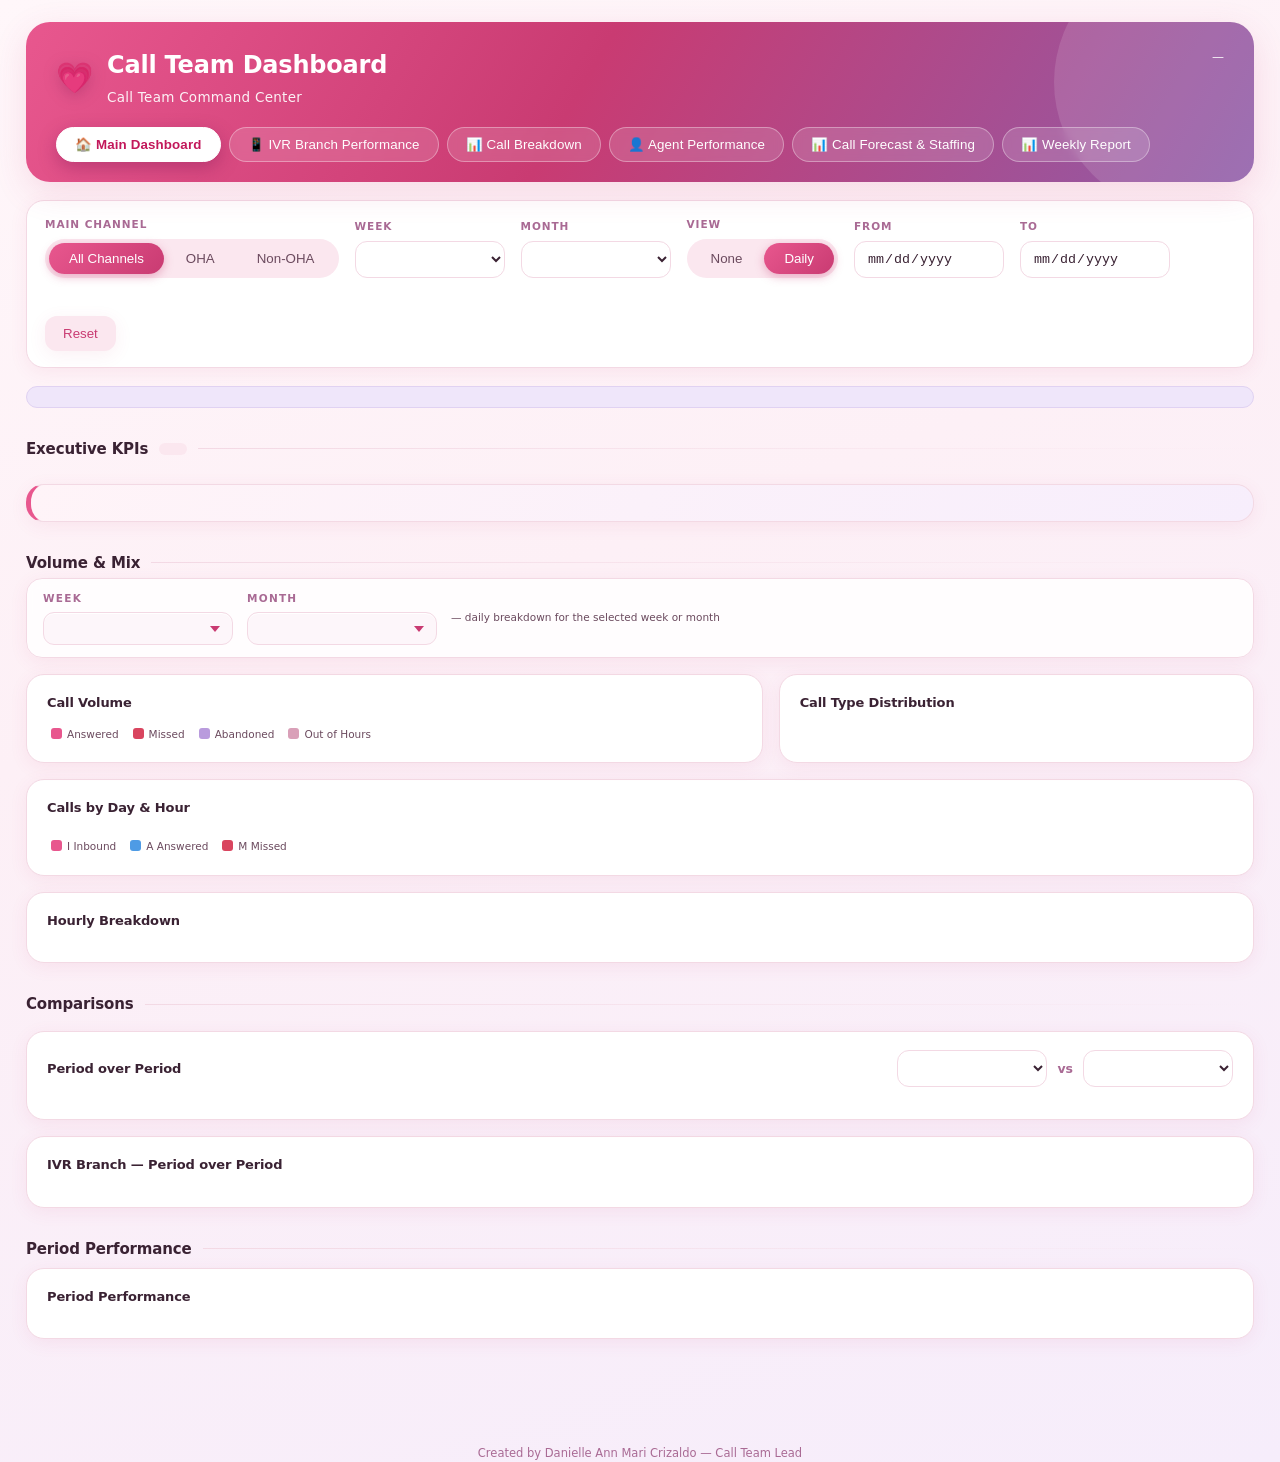
==== index.html @ f7a9b878 "auto: refresh data.js + bump cache-buster" ====
<!DOCTYPE html><html lang="en"><head>
<meta charset="utf-8"><meta name="viewport" content="width=device-width,initial-scale=1">
<title>Call Team Dashboard</title><link rel="icon" type="image/svg+xml" href="favicon.svg"><link rel="stylesheet" href="styles.css?v=20261126-24a64621c3"></head>
<body><div class="wrap">

<header class="hero">
  <div class="hero-top">
    <div class="hero-brand">
      <span class="hero-logo">&#128151;</span>
      <div>
        <h1>Call Team Dashboard</h1>
        <p>Call Team Command Center</p>
      </div>
    </div>
    <div class="hero-meta"><div id="metaRange">&mdash;</div><div id="metaGen" style="opacity:.75"></div></div>
  </div>
  <!-- page navigation (SPA) -->
  <nav class="topnav">
    <button class="navbtn on" id="navMain" data-page="main">&#127968; Main Dashboard</button>
    <button class="navbtn" id="navIvr" data-page="ivr">&#128241; IVR Branch Performance</button>
    <button class="navbtn" id="navBreak" data-page="break">&#128202; Call Breakdown</button>
    <button class="navbtn" id="navAgent" data-page="agent">&#128100; Agent Performance</button>
    <button class="navbtn" id="navForecast" data-page="forecast">&#128202; Call Forecast &amp; Staffing</button>
    <button class="navbtn" id="navReport" data-page="report">&#128202; Weekly Report</button>
  </nav>
</header>

<div class="filters">
  <div class="fgroup"><span class="flabel">Main Channel</span>
    <div class="pills" id="chanPills">
      <button class="pill on" data-v="ALL">All Channels</button>
      <button class="pill" data-v="OHA">OHA</button>
      <button class="pill" data-v="NON-OHA">Non-OHA</button></div></div>

  <div class="fgroup"><span class="flabel">Week</span><select id="fWeek" class="pillsel"></select></div>
  <div class="fgroup"><span class="flabel">Month</span><select id="fMonth" class="pillsel"></select></div>

  <div class="fgroup"><span class="flabel">View</span>
    <div class="pills" id="granPills">
      <button class="pill" data-v="none">None</button>
      <button class="pill on" data-v="daily">Daily</button>
    </div></div>
  <div class="fgroup" id="wrapFrom"><span class="flabel">From</span><input type="date" id="fFrom" disabled></div>
  <div class="fgroup" id="wrapTo"><span class="flabel">To</span><input type="date" id="fTo" disabled></div>
  <div class="fgroup"><span class="flabel">&nbsp;</span><button class="btn ghost" id="btnReset">Reset</button></div>
</div>

<div class="notice" id="dqNotice"></div>

<!-- ============================ PAGE 1: MAIN DASHBOARD ============================ -->
<section class="page" id="pageMain">

<!-- KPIs (4-week overview table) -->
<div class="sect"><h2>Executive KPIs</h2><span class="chip" id="kpiScope"></span><div class="line"></div></div>
<div class="tscroll" id="kpiWeek"></div>

<!-- Summary -->
<div class="grid" style="margin-top:16px"><div class="summary" id="execSummary"></div></div>

<!-- Volume + donut -->
<div class="sect"><h2>Volume &amp; Mix</h2><div class="line"></div></div>
<div class="periodnav" style="margin:-4px 0 12px">
  <div class="fgroup"><span class="flabel">Week</span>
    <select id="fDayWeek" class="pillsel"></select></div>
  <div class="fgroup"><span class="flabel">Month</span>
    <select id="fDayMonth" class="pillsel"></select></div>
  <span class="flabel" style="text-transform:none;letter-spacing:0;font-weight:500;color:var(--ink2);align-self:center">
    &mdash; daily breakdown for the selected week or month</span>
</div>
<div class="grid g2">
  <div class="card"><div class="card-hd"><h3 id="trendTitle">Call Volume</h3>
    <span class="sub" id="trendSub"></span></div><div id="chTrend"></div>
    <div class="legend"><span><i style="background:#E8578E"></i>Answered</span>
      <span><i style="background:#D9455F"></i>Missed</span>
      <span><i style="background:#B99BDD"></i>Abandoned</span>
      <span><i style="background:#D9A0B8"></i>Out of Hours</span></div></div>
  <div class="card"><div class="card-hd"><h3>Call Type Distribution</h3></div><div id="chDonut"></div></div>
</div>

<div class="card" style="margin-top:16px"><div class="card-hd"><h3>Calls by Day &amp; Hour</h3><span class="sub" id="peakSub"></span></div>
  <div class="scroll" id="hvHour"></div>
  <div class="legend"><span><i style="background:#E8578E"></i>I Inbound</span>
    <span><i style="background:#4E9BE5"></i>A Answered</span>
    <span><i style="background:#D9455F"></i>M Missed</span></div></div>

<div class="card" style="margin-top:16px"><div class="card-hd"><h3>Hourly Breakdown</h3></div>
  <div class="scroll"><table id="tHour"></table></div></div>

<!-- Comparisons -->
<div class="sect"><h2>Comparisons</h2><div class="line"></div></div>
<div class="grid">
  <div class="card"><div class="card-hd"><h3>Period over Period</h3>
    <select id="cmpA" style="min-width:150px"></select>
    <span style="color:var(--mauve);font-weight:700">vs</span>
    <select id="cmpB" style="min-width:150px"></select></div>
    <table id="tWow"></table></div>
</div>
<div class="card" style="margin-top:16px"><div class="card-hd"><h3>IVR Branch &mdash; Period over Period</h3>
  <span class="sub" id="wowIvrSub"></span></div>
  <div class="scroll"><table id="tWowIvr"></table></div></div>

<!-- Period performance -->
<div class="sect"><h2>Period Performance</h2><div class="line"></div></div>
<div class="card">
  <div class="card-hd"><h3 id="periodTitle">Period Performance</h3>
    <span class="sub" id="periodSub"></span></div>
  <div class="scroll" style="margin-top:12px"><table id="tPeriod"></table></div>
</div>

</section>

<!-- ============================ PAGE 2: IVR BRANCH PERFORMANCE ============================ -->
<section class="page" id="pageIvr" hidden>
<div class="sect"><h2>IVR Branch Performance</h2><span class="chip">follows the Main Channel filter above</span><div class="line"></div></div>
<div class="kpis" id="ivrKpis"></div>
<div class="ivr-wide" style="margin-top:16px">
  <div class="card"><div class="card-hd"><h3>IVR Branch &mdash; Answered vs Abandoned</h3></div><div id="chIvrBar" class="chart-cap"></div>
    <div class="legend"><span><i style="background:#E8578E"></i>Answered</span>
      <span><i style="background:#B99BDD"></i>Abandoned</span>
      <span><i style="background:#D9455F"></i>Missed</span></div></div>
  <div class="card"><div class="card-hd"><h3>Abandoned Calls by IVR Branch</h3></div><div id="chIvrAband" class="chart-cap"></div></div>
</div>

<div class="card" id="ivrBranchDay" style="margin-top:16px">
<div class="card-hd"><h3 id="ivrDayTitle">IVR Branch by Day</h3>
  <span class="sub" id="ivrDaySub"></span>
  <div class="pills" id="ivrScopePills" style="margin-left:auto">
    <button class="pill on" data-v="daily">Day</button>
    <button class="pill" data-v="weekly">Week</button>
    <button class="pill" data-v="monthly">Month</button>
  </div></div>
<div class="scroll" style="max-height:none"><table id="tIvrDay" class="ivrday"></table></div>
</div>
<div class="card" id="ivrBranchOut" style="margin-top:16px">
<div class="card-hd"><h3 id="ivrOutTitle">IVR Branch Outcome</h3>
  <span class="sub" id="ivrOutSub"></span>
  <div class="pills" id="ivrScopePills2" style="margin-left:auto">
    <button class="pill on" data-v="daily">Day</button>
    <button class="pill" data-v="weekly">Week</button>
    <button class="pill" data-v="monthly">Month</button>
  </div></div>
<div class="scroll" style="max-height:none"><table id="tIvrOut" class="ivrout"></table></div>
</div>
<p class="pagehint">Abandoned calls with <b>no IVR branch selected</b> are tracked separately and shown above
(&ldquo;Abandoned &mdash; No IVR Branch&rdquo; KPI and the red bar in the Abandoned-by-Branch chart).</p>
</section>

<!-- ============================ PAGE: CALL BREAKDOWN ============================ -->
<section class="page" id="pageBreak" hidden>
<div class="sect"><h2>Call Breakdown &mdash; Branches, Drivers &amp; Refunds</h2>
  <span class="chip">ticket-level detail from the Call Breakdown sheet</span><div class="line"></div></div>

<div class="break-controls">
  <div class="fgroup"><span class="flabel">Brand</span><div id="bkBrand" class="brandpick"></div></div>
  <div class="fgroup"><span class="flabel">Concern Type</span><select id="bkConcern">
    <option value="ALL">All Concerns</option></select></div>
  <div class="fgroup"><span class="flabel">&nbsp;</span><button class="btn ghost" id="bkReset">Reset</button></div>
</div>

<div class="kpis" id="bkKpis" style="margin-top:14px"></div>

<div class="sect" style="margin-top:18px"><h2>Call Drivers by Branch</h2>
  <span class="chip" id="bkBranchScope"></span><div class="line"></div></div>
<div class="card" style="margin-top:14px"><div class="card-hd"><h3>Top Call Drivers (all branches)</h3>
    <span class="sub">by subcategory volume</span>
    <div id="bkDriversBrand" class="brandpick" style="margin-left:auto;min-width:220px"></div></div>
    <div id="chBkDrivers" class="chart-cap"></div></div>

<div class="card" style="margin-top:16px"><div class="card-hd"><h3>Per-Branch Top Call Drivers</h3>
  <span class="sub">pick a category to see its subcategories' daily counts</span>
  <select id="bkCatPick" class="pillsel" style="margin-left:auto;min-width:220px;max-width:300px"></select></div>
  <div id="bkCatDetail" style="margin-top:14px"></div></div>

<div class="card" style="margin-top:16px" id="bkRefundCard"><div class="card-hd"><h3>Per-Branch Refunds</h3>
  <span class="sub">refund amount + refunded tickets per subcategory, daily</span>
  <select id="bkRefCatPick" class="pillsel" style="margin-left:auto;min-width:220px;max-width:300px"></select></div>
  <div id="bkRefDetail" style="margin-top:6px"></div></div>

<div class="sect" style="margin-top:18px"><h2>Refunds</h2><div class="line"></div></div>
<div class="card" style="margin-top:14px"><div class="card-hd"><h3>Top Refund Reasons (Subcategory)</h3>
    <span class="sub">among refunded tickets</span></div>
    <div id="chBkRefundSub" class="chart-cap"></div></div>
<div class="card" style="margin-top:16px"><div class="card-hd"><h3>Refunded Amount by Brand</h3>
    <span class="sub">total $ refunded per brand</span></div>
    <div id="chBkRefundBrand" class="chart-cap"></div></div>

<div class="sect" style="margin-top:18px"><h2>Week-by-Week Refund Comparison</h2>
  <span class="chip">refund tickets &amp; total refunded, per week</span><div class="line"></div></div>
<div class="card" style="margin-top:14px">
  <div class="card-hd"><h3>Compare Two Weeks</h3>
    <span class="sub">pick any two weeks</span>
    <div class="cmp-toggle">
      <select id="bkCmpA" class="pillsel"></select>
      <span class="cmp-vs">vs</span>
      <select id="bkCmpB" class="pillsel"></select>
    </div></div>
  <div class="scroll"><table id="tBkWeekCmp"></table></div>
</div>
</section>

<!-- ============================ PAGE 3: AGENT PERFORMANCE ============================ -->
<section class="page" id="pageAgent" hidden>
<div class="sect"><h2>Agent Performance</h2>
  <span class="chip" id="agWeekLabel">—</span><div class="line"></div></div>

<div class="status-wrap">
  <div class="fgroup"><span class="flabel">Team</span>
    <div class="pills" id="agTeamPills">
      <button class="pill on" data-v="all">Entire Call Team</button>
      <button class="pill" data-v="danielle">Team Danielle</button>
      <button class="pill" data-v="brai">Team Brai</button>
      <button class="pill" data-v="cess">Team Cess</button>
    </div></div>
</div>

<div class="kpis" id="agKpis" style="margin-top:16px"></div>

<div class="card" style="margin-top:16px"><div class="card-hd"><h3>Daily Answered / Missed / AHT per Agent</h3>
  <span class="sub">answered &amp; missed calls + average handle time, per day, for the selected week &amp; team &middot; sorted by total answered</span></div>
  <div class="scroll"><table id="tAgent"></table></div></div>

  <!-- Agent Status History -->
  <div class="sect" style="margin-top:20px"><h2>Agent Status History</h2>
    <span class="sub">aux / status log &middot; back-office load &amp; aux-jumping flags</span><div class="line"></div></div>

  <div class="status-wrap">
    <div class="fgroup"><span class="flabel">Team</span>
      <div class="pills" id="stTeamPills">
        <button class="pill on" data-v="all">Entire Call Team</button>
        <button class="pill" data-v="danielle">Team Danielle</button>
        <button class="pill" data-v="brai">Team Brai</button>
        <button class="pill" data-v="cess">Team Cess</button>
      </div></div>
    <div class="fgroup"><span class="flabel">Sort</span>
      <select id="stSort" style="min-width:200px">
        <option value="bo_desc">Most Back Office hrs</option>
        <option value="bo_asc">Least Back Office hrs</option>
        <option value="jumps_desc">Most Aux-Jumps</option>
        <option value="name">Name (A&ndash;Z)</option>
      </select></div>
  </div>

  <div class="kpis" id="stKpis" style="margin-top:16px"></div>

  <div class="card" style="margin-top:16px"><div class="card-hd"><h3>Back Office Load by Agent</h3>
      <span class="sub">total <b>doing_back_office</b> hours &mdash; ranked high &rarr; low</span></div>
      <div id="chStatusBO" class="chart-cap"></div></div>

    <div class="card" style="margin-top:16px"><div class="card-hd"><h3>DND (Do Not Disturb) Load by Agent</h3>
      <span class="sub">total <b>do_not_disturb</b> hours &mdash; ranked high &rarr; low</span></div>
      <div id="chStatusDND" class="chart-cap"></div></div>

  <div class="card emphasis" style="margin-top:16px"><div class="card-hd"><h3>Aux-Jumping Flags</h3>
    <span class="sub">agents flickering offline / back-office / other 3+ times within 10 min before going online</span></div>
    <div class="scroll"><table id="tStatusJump"></table></div></div>

  <div class="card emphasis" style="margin-top:16px"><div class="card-hd"><h3>Time in Status per Status &mdash; per Agent</h3>
      <span class="sub">hours in each aux/status, per agent (for the selected team &amp; week)</span></div>
      <div class="scroll"><table id="tStatusPerAgent"></table></div>
      <div id="stStatusLegend" class="legend"></div></div>

    <div class="card status-daily" style="margin-top:16px"><div class="card-hd"><h3>Daily Status Hours per Agent</h3>
      <span class="sub">per-day hours for a selected status, per agent &mdash; wide pivot (one column per date in the week)</span></div>
      <div class="chipbox" style="margin-bottom:8px"><label class="flabel" style="margin-right:6px">Status</label>
        <select id="stDailyStatusSel" class="pillsel" style="min-width:200px"></select></div>
      <div class="scroll"><table id="tStatusDailyStatus"></table></div></div>
  </div><!-- /.status-wrap -->
</section>

<!-- ============================ PAGE: CALL FORECAST & STAFFING ============================ -->
<section class="page" id="pageForecast" hidden>
  <div id="forecastRoot"></div>
</section>

<!-- ============================ PAGE: WEEKLY REPORT ============================ -->
<section class="page" id="pageReport" hidden>
  <div class="pagehint">&#128202; Weekly Call Team Report &mdash; present with &#8592;/&#8594; arrow keys, or Print / Ctrl+P to export a PDF. Auto-updates with the latest synced data.
    <button class="btn ghost" id="reportFullscreen" style="float:right">&#9974; Fullscreen</button></div>
  <iframe id="reportFrame" src="report.html" title="Weekly Call Team Report" loading="lazy"></iframe>
</section>

<footer>Created by Danielle Ann Mari Crizaldo &mdash; Call Team Lead</footer>
</div>
<div class="tip" id="tip"></div>
<script src="data.js?v=20261126-24a64621c3"></script>
<script src="app-core.js?v=20261126-24a64621c3"></script>
<script src="app-charts.js?v=20261126-24a64621c3"></script>
<script src="app-period.js?v=20261126-24a64621c3"></script>
<script src="app-render1.js?v=20261126-24a64621c3"></script>
<script src="app-render2.js?v=20261126-24a64621c3"></script>
<script src="app-render3.js?v=20261126-24a64621c3"></script>
<script src="app-breakdown.js?v=20261126-24a64621c3"></script>
<script src="app-forecast.js?v=20261126-24a64621c3"></script>
<script src="app-status.js?v=20261126-24a64621c3"></script>
<script src="app-init.js?v=20261126-24a64621c3"></script>
</body></html>
---- styles.css ----
:root{
  --blush:#FDF2F6; --blush2:#FBE7EF; --rose:#E8578E; --rose-d:#C93B72;
  --mauve:#A96A94; --dusty:#D9A0B8; --lav:#EFE6FA; --lav2:#B99BDD;
  --ink:#3A2233; --ink2:#6B4A5E; --line:#F3D9E4; --white:#fff;
  --ok:#2FA37A; --warn:#E0A33A; --bad:#D9455F;
  --sh:0 4px 18px rgba(201,59,114,.08); --sh2:0 10px 34px rgba(201,59,114,.14);
  --r:18px;
}
*{box-sizing:border-box}
body{margin:0;font:12.5px/1.48 "Segoe UI",Inter,system-ui,sans-serif;color:var(--ink);
  background:linear-gradient(160deg,#FFF7FA 0%,#FDF0F6 40%,#F6EDFB 100%);min-height:100vh}
h1,h2,h3{margin:0;font-weight:700;letter-spacing:-.01em}
.wrap{max-width:1640px;margin:0 auto;padding:22px 26px 70px}

/* top-most WEEK / QUARTER navigator (quick weekly-data navigation) */
.periodnav{position:sticky;top:8px;z-index:40;display:flex;gap:14px;flex-wrap:wrap;
  align-items:flex-end;background:rgba(255,255,255,.86);backdrop-filter:blur(6px);
  border:1px solid var(--line);border-radius:16px;padding:12px 16px;margin-bottom:16px;
  box-shadow:var(--sh)}
.periodnav .fgroup{margin:0}
.periodnav .flabel{font-size:10.5px;letter-spacing:.12em;color:var(--mauve);font-weight:700}
.periodnav .pillsel{appearance:none;-webkit-appearance:none;border:1px solid var(--line);
  background:#FDF6FA url("data:image/svg+xml;utf8,<svg xmlns='http://www.w3.org/2000/svg' width='10' height='6'><path d='M0 0l5 6 5-6z' fill='%23C93B72'/></svg>") no-repeat right 12px center;
  color:var(--ink);font:600 13px/1 "Segoe UI",Inter,system-ui,sans-serif;
  padding:9px 34px 9px 14px;border-radius:11px;min-width:190px;cursor:pointer;
  box-shadow:inset 0 1px 0 #fff;transition:.15s}
.periodnav .pillsel:hover{border-color:var(--rose);box-shadow:0 2px 8px rgba(201,59,114,.14)}
.periodnav .pillsel:focus{outline:none;border-color:var(--rose);box-shadow:0 0 0 3px rgba(232,87,142,.18)}

/* header */
header.hero{background:linear-gradient(120deg,#E8578E 0%,#C93B72 45%,#8E5CA8 100%);
  border-radius:24px;padding:26px 30px 20px;color:#fff;box-shadow:var(--sh2);position:relative;overflow:hidden}
header.hero:after{content:"";position:absolute;right:-60px;top:-70px;width:260px;height:260px;
  border-radius:50%;background:rgba(255,255,255,.12)}
.hero-top{display:flex;align-items:flex-start;justify-content:space-between;gap:20px;position:relative;z-index:2}
.hero-brand{display:flex;align-items:center;gap:14px}
.hero-logo{font-size:30px;line-height:1;filter:drop-shadow(0 3px 8px rgba(120,20,80,.35))}
header.hero h1{font-size:24px;font-weight:800;letter-spacing:-.2px;margin:0}
header.hero p{margin:4px 0 0;opacity:.92;font-size:13.5px;font-weight:500;letter-spacing:.02em}
.hero-meta{text-align:right;font-size:12px;opacity:.92;z-index:2;max-width:46%;line-height:1.5}
/* SPA page navigation — integrated into the header, professional tab bar */
.topnav{display:flex;flex-wrap:wrap;gap:8px;margin-top:20px;position:relative;z-index:2}
.navbtn{border:1px solid rgba(255,255,255,.35);background:rgba(255,255,255,.14);backdrop-filter:blur(4px);
  color:#fff;border-radius:999px;padding:9px 18px;font:700 13px inherit;
  letter-spacing:.01em;cursor:pointer;transition:.18s;white-space:nowrap}
.navbtn:hover{transform:translateY(-2px);background:rgba(255,255,255,.28);border-color:rgba(255,255,255,.6)}
.navbtn:active{transform:translateY(0)}
.navbtn.on{background:#fff;color:#C2185B;border-color:#fff;
  font-weight:800;box-shadow:0 6px 18px rgba(120,20,80,.35)}
.pagehint{margin:14px 2px 0;font-size:11.5px;color:var(--ink2);background:var(--blush);
  border:1px solid var(--line);border-radius:12px;padding:10px 14px}

/* Call Breakdown: compact one-line filter bar */
.break-controls{display:flex;flex-wrap:wrap;gap:14px;align-items:center;margin:16px 0 4px;
  background:var(--white);border:1px solid var(--line);border-radius:var(--r);padding:12px 16px;box-shadow:var(--sh)}
.break-controls .flabel{margin:0 0 6px}
/* shared muted-pink pill look for every control in the bar (matches the mockup) */
.break-controls .bk-trigger,.break-controls #bkConcern{
  appearance:none;-webkit-appearance:none;border:1px solid var(--line);background:#FDF6FA;color:var(--mauve);
  font:700 12.5px/1 "Segoe UI",Inter,system-ui,sans-serif;padding:9px 14px;border-radius:10px;
  cursor:pointer;min-width:170px;text-align:left;transition:.15s}
.break-controls #bkConcern{color:var(--ink);background:#fff;min-width:170px;
  background-image:url("data:image/svg+xml;utf8,<svg xmlns='http://www.w3.org/2000/svg' width='10' height='6'><path d='M0 0l5 6 5-6z' fill='%236B4A5E'/></svg>");
  background-repeat:no-repeat;background-position:right 12px center;padding-right:34px}
.break-controls .bk-trigger:hover,.break-controls #bkConcern:hover{border-color:var(--rose);color:var(--rose-d)}
.break-controls .bk-trigger:after{content:"▾";float:right;margin-left:10px;color:var(--dusty)}
.break-controls #bkReset{padding:9px 18px;border-radius:10px;margin:0}
/* brand dropdown (opens on click) */
.brandpick{position:relative}
.brandpick .bk-menu{display:none;position:absolute;left:0;top:calc(100% + 6px);z-index:30;
  width:260px;max-height:280px;overflow:auto;background:#fff;border:1px solid var(--line);border-radius:12px;
  box-shadow:var(--sh2);padding:8px}
.brandpick .bk-menu.open{display:block}
.brandpick .bk-selall{font:700 12px/1 inherit;color:var(--rose-d);background:var(--blush2);
  padding:8px 10px;border-radius:8px;cursor:pointer;margin-bottom:6px;text-align:center}
.brandpick .bk-selall.on{background:linear-gradient(135deg,var(--rose),var(--rose-d));color:#fff}
.brandpick .chk{display:flex;align-items:center;gap:8px;padding:4px 6px;border-radius:7px;
  font-size:12.5px;color:var(--ink);cursor:pointer}
.brandpick .chk:hover{background:var(--blush)}
.brandpick .chk input{accent-color:var(--rose);width:15px;height:15px}

/* SPA page navigation */
.page{display:block}
.page[hidden]{display:none!important}
.pagehint{margin:14px 2px 0;font-size:11.5px;color:var(--ink2);background:var(--blush);
  border:1px solid var(--line);border-radius:12px;padding:10px 14px}

/* weekly report deck page */
#reportFrame{width:100%;height:calc(100vh - 190px);min-height:520px;border:1px solid var(--line);
  border-radius:16px;margin-top:12px;background:#fff;box-shadow:var(--sh)}

/* agent page controls + ranking */
.agent-controls{display:flex;flex-wrap:wrap;gap:16px;align-items:flex-end;background:var(--white);
  border:1px solid var(--line);border-radius:var(--r);padding:14px 18px;margin:14px 0 4px;box-shadow:var(--sh)}
.ranklist-wrap{padding:2px 0}
.ranklist{display:flex;flex-direction:column;gap:9px}
.rankrow{display:grid;grid-template-columns:34px 1fr auto auto;align-items:center;gap:10px;
  padding:9px 12px;border-radius:12px;background:var(--blush);border:1px solid var(--line)}
.rn{font-weight:800;color:var(--rose-d);font-size:14px;text-align:center}
.ra{font-weight:700;color:var(--ink);overflow:hidden;text-overflow:ellipsis;white-space:nowrap}
.rc{font-weight:800;color:var(--ink);font-variant-numeric:tabular-nums}
.rp{font-size:11px;color:var(--mauve);font-weight:700;min-width:46px;text-align:right}

/* Agent Status History — emphasised module + standout team chips */
.status-wrap{margin-top:18px;padding:18px;border-radius:var(--r);
  background:linear-gradient(135deg,#FFF4F9 0%,#FBEEF8 55%,#F4ECFB 100%);
  border:1.5px solid var(--line);box-shadow:var(--sh2)}
.status-wrap .agent-controls{background:var(--white);border:1px solid var(--line)}
.status-wrap .card{box-shadow:var(--sh)}
.status-wrap > .sect{margin-top:0}

/* Team filter chips — bigger, bolder, with team accents so they pop */
#stTeamPills{background:var(--blush2);padding:5px;gap:4px}
#stTeamPills .pill{font-weight:800;font-size:13.5px;padding:10px 18px;color:var(--mauve);
  letter-spacing:.01em;transition:transform .12s ease, box-shadow .12s ease}
#stTeamPills .pill:hover{color:var(--rose-d);transform:translateY(-1px)}
#stTeamPills .pill[data-v="all"].on{background:linear-gradient(135deg,var(--rose),var(--rose-d));color:#fff;
  box-shadow:0 4px 14px rgba(201,59,114,.45)}
#stTeamPills .pill[data-v="danielle"].on{background:linear-gradient(135deg,#F06DA6,#E8578E);color:#fff;
  box-shadow:0 4px 14px rgba(232,87,142,.45)}
#stTeamPills .pill[data-v="brai"].on{background:linear-gradient(135deg,#3FA86B,#2E7D4F);color:#fff;
  box-shadow:0 4px 14px rgba(46,125,79,.4)}
#stTeamPills .pill[data-v="cess"].on{background:linear-gradient(135deg,#4F8FD0,#2F6FB3);color:#fff;
  box-shadow:0 4px 14px rgba(47,111,179,.4)}

/* emphasised status cards so the two key tables pop */
.status-wrap .card.emphasis{
  background:linear-gradient(135deg,#FFF6FB 0%,#FBEEF8 60%,#F3ECFB 100%);
  border:1.5px solid var(--rose);
  box-shadow:0 8px 26px rgba(201,59,114,.16)}
.status-wrap .card.emphasis .card-hd{margin-bottom:12px}
.status-wrap .card.emphasis .card-hd h3{font-size:14px;color:var(--rose-d)}
.status-wrap .card.emphasis .card-hd h3:before{content:"";display:inline-block;width:9px;height:9px;
  border-radius:3px;background:linear-gradient(135deg,var(--rose),var(--rose-d));margin-right:9px;vertical-align:middle}
.status-wrap .card.emphasis table{font-size:12px}
.status-wrap .card.emphasis th{background:#FCEAF3;color:var(--rose-d);border-bottom:2px solid var(--rose)}
.status-wrap .card.emphasis td{border-bottom:1px solid #F6DCE7}
.status-wrap .card.emphasis tbody tr:hover{background:#FCE0EC}

/* filter bar */
.filters{display:flex;flex-wrap:wrap;gap:16px;align-items:flex-end;background:var(--white);
  border:1px solid var(--line);border-radius:var(--r);padding:16px 18px;margin:18px 0;box-shadow:var(--sh)}
.fgroup{display:flex;flex-direction:column;gap:6px;flex:0 0 auto}
.flabel{font-size:10.5px;font-weight:700;letter-spacing:.09em;text-transform:uppercase;color:var(--mauve)}
.pills{display:inline-flex;background:var(--blush2);border-radius:999px;padding:4px;gap:2px}
.pill{border:0;background:transparent;padding:8px 20px;border-radius:999px;font:600 13px inherit;
  color:var(--ink2);cursor:pointer;transition:.18s}
.pill:hover{color:var(--rose-d)}
.pill.on{background:linear-gradient(135deg,var(--rose),var(--rose-d));color:#fff;box-shadow:0 3px 10px rgba(201,59,114,.35)}
select,input[type=date]{border:1px solid var(--line);background:var(--white);border-radius:12px;
  padding:9px 12px;font:14px inherit;color:var(--ink);min-width:150px;max-width:260px;width:auto;cursor:pointer;transition:.18s}
select:hover,input[type=date]:hover{border-color:var(--dusty)}
select:focus,input[type=date]:focus{outline:0;border-color:var(--rose);box-shadow:0 0 0 3px rgba(232,87,142,.15)}
.btn{border:0;border-radius:12px;padding:10px 18px;font:600 13px inherit;cursor:pointer;
  background:linear-gradient(135deg,var(--rose),var(--rose-d));color:#fff;box-shadow:var(--sh);transition:.18s}
.btn:hover{transform:translateY(-1px);box-shadow:var(--sh2)}
.btn.ghost{background:var(--blush2);color:var(--rose-d)}
.hide{display:none!important}
/* From/To disabled state (shown only when Daily View is active) */
.fgroup.off{opacity:.45;pointer-events:none;filter:grayscale(.3)}
.fgroup.off input[type=date]{background:#f4f4f7;color:#9aa}

/* kpi */
.kpis{display:grid;grid-template-columns:repeat(auto-fit,minmax(178px,1fr));gap:14px}
.kpi{background:var(--white);border:1px solid var(--line);border-radius:var(--r);padding:15px 17px;
  box-shadow:var(--sh);position:relative;overflow:hidden;transition:.2s}
.kpi:hover{transform:translateY(-2px);box-shadow:var(--sh2)}
.kpi:before{content:"";position:absolute;left:0;top:0;bottom:0;width:4px;background:var(--rose)}
.kpi.alt:before{background:var(--lav2)} .kpi.good:before{background:var(--ok)}
.kpi.bad:before{background:var(--bad)} .kpi.warn:before{background:var(--warn)}
.kpi.agent:before{background:#6FB3C9}
.kpi.agent .k-v{color:#2C7E97}
/* enlarge the number vs the label on the IVR branch summary chips */
.kpi.big .k-v{font-size:28px}
.kpi.big .k-l{font-size:10px}
.kpi .k-l{font-size:9.5px;font-weight:700;letter-spacing:.08em;text-transform:uppercase;color:var(--mauve)}
.kpi .k-v{font-size:22px;font-weight:800;margin-top:4px;letter-spacing:-.02em}
.kpi .k-s{font-size:10.5px;color:var(--ink2);margin-top:3px}
.delta{font-size:11.5px;font-weight:700}
.up{color:var(--ok)} .down{color:var(--bad)} .flat{color:var(--ink2)}

/* cards + grid */
.grid{display:grid;gap:16px;margin-top:16px}
.g2{grid-template-columns:1.55fr 1fr}
.g2e{grid-template-columns:1fr 1fr}
.g3{grid-template-columns:repeat(3,1fr)}
@media(max-width:1180px){.g2,.g2e,.g3{grid-template-columns:1fr}}
.card{background:var(--white);border:1px solid var(--line);border-radius:var(--r);padding:18px 20px;box-shadow:var(--sh);min-width:0;max-width:100%}
.card.bo-daily{background:linear-gradient(120deg,#FFF4F8,#FFF8FB);border-color:var(--rose);box-shadow:0 2px 8px rgba(232,87,142,.12)}
.card h3{font-size:13px;display:flex;align-items:center;gap:8px}
.card h3 .sub{font-weight:500;font-size:11.5px;color:var(--ink2);margin-left:auto}
.card-hd{display:flex;align-items:center;gap:10px;margin-bottom:14px;flex-wrap:wrap}
.card-hd h3{margin-right:auto}

/* tables */
table{width:100%;border-collapse:collapse;font-size:11.8px}
th{text-align:left;font-size:9.5px;letter-spacing:.07em;text-transform:uppercase;color:var(--mauve);
  padding:7px 9px;border-bottom:2px solid var(--line);white-space:nowrap;position:sticky;top:0;background:var(--white)}
th.n,td.n{text-align:right}
td{padding:7px 9px;border-bottom:1px solid #FAEDF3}
tbody tr:hover{background:var(--blush)}
tbody tr.tot{font-weight:700;background:var(--blush2)}
.scroll{max-height:430px;overflow:auto;max-width:100%}
.scroll>table{width:100%}
.scroll::-webkit-scrollbar{width:9px;height:9px}
.scroll::-webkit-scrollbar-thumb{background:var(--dusty);border-radius:9px}
th.sortable{cursor:pointer} th.sortable:hover{color:var(--rose-d)}
.tag{display:inline-block;padding:2px 9px;border-radius:999px;font-size:11px;font-weight:600;
  background:var(--blush2);color:var(--rose-d)}
/* 4-week KPI overview table */
table.kpiwk{border-collapse:separate;border-spacing:0;min-width:100%;border:2px solid var(--rose);border-radius:12px;overflow:hidden;box-shadow:var(--sh2)}
table.kpiwk th, table.kpiwk td{padding:9px 11px;white-space:nowrap}
table.kpiwk thead th{background:var(--rose-d);color:#fff;font-size:9.5px;letter-spacing:.05em;text-transform:uppercase;border:0}
table.kpiwk thead th.sub{color:#ffe1ec;font-size:8.5px;font-weight:600}
table.kpiwk tbody td{border-bottom:1px solid #FFE4EF}
table.kpiwk td.sub{font-size:11px;color:var(--ink2);background:#FFF8FB}
table.kpiwk tr.wk-cur td{background:linear-gradient(180deg,#FFF7C9,#FFEF9F);font-weight:700;border-top:2px solid #F0C000}
table.kpiwk tr.wk-cur td.sub{color:var(--ink)}
table.kpiwk tr.wk-cur td.sub .delta{font-weight:800}
table.kpiwk tr:hover td{background:var(--blush)}
table.kpiwk tr.wk-cur:hover td{background:#FFEF9F}
table.kpiwk .wk-new{background:var(--rose-d);color:#fff}
/* day × hour matrix */
table.hvmatrix{border-collapse:separate;border-spacing:0;min-width:100%}
table.hvmatrix th{padding:6px 8px;background:var(--blush);font-size:10px;letter-spacing:.04em;text-transform:uppercase;color:var(--mauve);border-bottom:2px solid var(--line);white-space:nowrap}
table.hvmatrix th.h, table.hvmatrix td.h{text-align:left;font-weight:700;color:var(--ink);position:sticky;left:0;background:var(--white);z-index:2}
table.hvmatrix th.day{background:var(--rose);color:#fff;font-size:10px;border-right:1px solid rgba(255,255,255,.35)}
table.hvmatrix th.sub{font-size:10px;font-weight:800;padding:2px 8px;border-right:1px solid #FFE4EF;color:#fff}
table.hvmatrix th.sub.inb{background:#E8578E}table.hvmatrix th.sub.ans{background:#4E9BE5}
table.hvmatrix th.sub.miss{background:#D9455F}
table.hvmatrix td{padding:6px 4px;border-bottom:1px solid #FAEDF3}
table.hvmatrix td.hv-td{min-width:40px;text-align:center;font-variant-numeric:tabular-nums}
table.hvmatrix tr.tot td{background:var(--blush2);font-weight:700;border-top:2px solid var(--line)}
table.hvmatrix td.hv-tot{position:sticky;right:0;background:var(--white);z-index:2;font-weight:800;text-align:right;color:var(--ink);box-shadow:-2px 0 0 var(--line);white-space:nowrap}
.hvval{font-size:11px;font-weight:700;color:var(--ink)}
.hvval.hl{padding:2px 5px;border-radius:5px;color:#fff;font-weight:800}
.hvval.hl.hl-inb{background:#2C6FBF}.hvval.hl.hl-ans{background:#2E8B3C}.hvval.hl.hl-miss{background:#C62828}
table.hvmatrix tr:hover td{background:var(--blush)}
table.hvmatrix tr.tot td.hv-tot,.hvmatrix tr.tot td{background:var(--blush2)}
table.hvmatrix .hv-s{color:var(--ok);font-weight:800;margin-left:3px}
.tag.lav{background:var(--lav);color:#6C4A8E}
.bar-cell{position:relative;min-width:110px}
.bar-cell i{position:absolute;left:0;top:50%;transform:translateY(-50%);height:16px;border-radius:5px;
  background:linear-gradient(90deg,rgba(232,87,142,.30),rgba(232,87,142,.14));z-index:0}
.bar-cell span{position:relative;z-index:1;padding-left:6px}

/* section titles */
.sect{margin:30px 0 8px;display:flex;align-items:center;gap:11px}
.sect h2{font-size:15px}
.sect .line{flex:1;height:1px;background:linear-gradient(90deg,var(--line),transparent)}
.chip{font-size:13px;font-weight:700;padding:6px 14px;border-radius:999px;background:var(--blush2);color:var(--rose-d)}
.chip.g{background:rgba(46,125,50,.12);color:#2E7D4F;border:1px solid rgba(46,125,50,.3)}
.chip.y{background:rgba(236,150,23,.12);color:#B8860B;border:1px solid rgba(236,150,23,.3)}
.chip.b{background:rgba(55,106,171,.12);color:#376FB3;border:1px solid rgba(55,106,171,.3)}

/* callout / summary */
.summary{background:linear-gradient(120deg,#FFF4F8,#F7EEFC);border:1px solid var(--line);
  border-left:5px solid var(--rose);border-radius:var(--r);padding:18px 22px;box-shadow:var(--sh);line-height:1.75}
.summary b{color:var(--rose-d)}
.notice{background:var(--lav);border:1px solid #E0D2F2;border-radius:12px;padding:10px 14px;font-size:12.5px;color:#5B3D7A}
.empty{padding:34px;text-align:center;color:var(--ink2);font-size:13px}

/* charts */
svg{display:block;width:100%;overflow:visible}
.chart-cap svg{max-height:460px;margin:0 auto}
/* IVR page: charts span the full width */
.ivr-wide{display:flex;flex-direction:column;gap:18px}
.ivr-wide .card{width:100%}
.ivr-wide .chart-cap svg{margin:0;max-height:560px}
#chIvrAband{width:100%}
#chIvrAband svg{max-height:480px}
#chIvrBar .atxt{font-size:12px;font-weight:700;fill:var(--ink)}
#chIvrBar .vtxt{font-size:11.5px;font-weight:800;fill:var(--ink)}
#chIvrBar .atxt.ivr-branch-link{fill:var(--rose-d);cursor:pointer;text-decoration:underline;text-underline-offset:2px}
#chIvrBar .atxt.ivr-branch-link:hover{fill:var(--rose)}
#chIvrAband .atxt{font-size:12px;font-weight:700;fill:var(--ink)}
#chIvrAband .vtxt{font-size:11.5px;font-weight:800;fill:var(--ink)}
.axis{stroke:#F0DCE6;stroke-width:1}
.atxt{font-size:9.8px;fill:var(--ink2)}
.vtxt{font-size:9.5px;fill:var(--ink2);font-weight:700}
.legend{display:flex;gap:14px;flex-wrap:wrap;font-size:10.5px;color:var(--ink2);margin-top:8px;padding:0 4px 2px}
.legend i{width:11px;height:11px;border-radius:3px;display:inline-block;margin-right:5px;vertical-align:-1px}
.legend .lg{white-space:nowrap}
.legend .lg b{color:var(--mauve)}
/* status pivot columns stay compact + right-aligned */
#tStatusPerAgent th, #tStatusPerAgent td{white-space:nowrap}
#tStatusPerAgent th.tight{padding-left:8px;padding-right:8px}
.tip{position:fixed;pointer-events:none;background:var(--ink);color:#fff;padding:7px 11px;border-radius:9px;
  font-size:12px;z-index:99;opacity:0;transition:opacity .12s;white-space:pre;box-shadow:var(--sh2)}
.bar{transition:opacity .15s} .bar:hover{opacity:.75;cursor:pointer}
footer{margin-top:36px;text-align:center;font-size:11.5px;color:var(--mauve)}

/* period picker chips */
.chipbox{display:flex;flex-wrap:wrap;gap:8px;max-height:132px;overflow:auto;padding:2px}
.pchip{border:1.5px solid var(--line);background:var(--white);color:var(--ink2);border-radius:999px;
  padding:5px 12px;font:600 11px inherit;cursor:pointer;transition:.16s;white-space:nowrap}
.pchip:hover{border-color:var(--dusty);color:var(--rose-d)}
.pchip.on{background:linear-gradient(135deg,var(--rose),var(--rose-d));color:#fff;border-color:transparent;
  box-shadow:0 3px 10px rgba(201,59,114,.32)}
.cmpnote{margin-top:12px;padding:11px 15px;border-radius:12px;background:var(--lav);
  border:1px solid #E0D2F2;font-size:12.5px;color:#5B3D7A}

/* ============================================================
   RESPONSIVE  —  tablet & phone
   Tables and charts get horizontal scrolling rather than being
   crushed; everything else stacks to one column.
   ============================================================ */

/* any table can scroll sideways instead of overflowing the card */
.tscroll{overflow-x:auto;-webkit-overflow-scrolling:touch;max-width:100%}
.tscroll table{width:100%}
.grid>*{min-width:0}

@media(max-width:1180px){
  .wrap{padding:18px 18px 60px}
}

/* ---- tablet ---- */
@media(max-width:900px){
  .wrap{padding:14px 13px 54px}
  .filters{gap:12px;padding:14px}
  .kpis{grid-template-columns:repeat(auto-fit,minmax(150px,1fr));gap:11px}
  .scroll{max-height:none}
}

/* ---- phone ---- */
@media(max-width:640px){
  body{font-size:13px}
  .wrap{padding:11px 11px 46px}

  header.hero{padding:18px 16px;border-radius:16px}
  header.hero h1{font-size:17px;line-height:1.25;padding-right:0}
  header.hero p{font-size:11.5px}
  header.hero:after{display:none}          /* decorative blob wastes space */
  .hero-meta{position:static;text-align:left;right:auto;top:auto;max-width:100%;
    margin-top:10px;font-size:11px;opacity:.85;display:flex;flex-direction:column;
    gap:4px;align-items:flex-start}

  /* filters: stack vertically but keep controls at their natural compact width (not stretched) */
  .filters{flex-direction:column;align-items:stretch;gap:11px;padding:13px;border-radius:14px}
  .fgroup{flex:0 0 auto;width:auto}
  select,input[type=date]{width:auto;min-width:170px;font-size:14px;padding:8px 11px}
  #btnReset{width:auto;padding:9px 22px}
  /* in-page secondary control rows (Forecast/Schedule): keep compact toggles, old style */
  .forecast-controls,.sched-controls{flex-direction:row;flex-wrap:wrap;align-items:flex-end}
  .forecast-controls .fgroup,.sched-controls .fgroup{width:auto;flex:0 0 auto}
  .forecast-controls .pillinp,.sched-controls .pillinp,
  .sched-controls select,.sched-controls input{width:auto;min-width:170px}

  /* KPIs two-up so numbers stay readable */
  .kpis{grid-template-columns:repeat(2,1fr);gap:9px}
  .kpi{padding:12px 11px;border-radius:13px}
  .kpi .k-v{font-size:19px}
  .kpi .k-l{font-size:8.8px;letter-spacing:.4px}
  .kpi .k-s{font-size:9.8px}

  .card{min-width:0;padding:13px 12px;border-radius:14px}
  .grid>*{min-width:0}
  .card-hd{flex-wrap:wrap;gap:7px}
  .card h3{font-size:12.5px}
  .sect h2{font-size:13.5px}
  .grid{gap:12px;margin-top:12px}

  /* charts keep a usable width and scroll sideways */
  .chartbox{overflow-x:auto;-webkit-overflow-scrolling:touch;max-width:100%}
  .chartbox>svg{min-width:520px}
  .card>div:has(>svg){overflow-x:auto;-webkit-overflow-scrolling:touch;max-width:100%}
  .card>div:has(>svg)>svg{min-width:520px}
  .chart-cap svg{max-height:none}
  /* bump SVG label sizes: they shrink with the viewBox on small screens */
  .atxt{font-size:13px} .vtxt{font-size:12.5px} .axis{font-size:12px}

  .tscroll table{width:100%}
  table{font-size:11.5px}
  th{font-size:9px;letter-spacing:.3px}
  td{padding:6px 7px}

  .chipbox{max-height:150px;gap:6px}
  .pchip{padding:6px 11px;font-size:11px}
  .legend{gap:9px;font-size:10px}
  .notice{font-size:11px;padding:10px 12px}
  .cmpnote{font-size:11.5px;padding:9px 12px}
  .exec{font-size:12.5px;line-height:1.55}
  #tip{display:none}                        /* no hover on touch devices */
}

@media(max-width:380px){
  .kpis{grid-template-columns:1fr}
  header.hero h1{font-size:15.5px}
}

/* ============================================================
   IVR Branch by Day/Week/Month — spreadsheet-style pivot
   ============================================================ */
.ivrday{font-size:10.5px;border-collapse:separate;border-spacing:0}
.ivrday thead th{position:sticky;top:0;z-index:3;background:#FBE9F1;border-bottom:2px solid var(--line);
  text-align:center;vertical-align:middle;padding:9px 8px;white-space:nowrap;font-size:9.5px;letter-spacing:.04em}
.ivrday .vhead{background:#C9B8E8;color:#3B2A52;text-align:left;vertical-align:middle;font-size:11px;
  writing-mode:vertical-rl;transform:rotate(180deg);min-width:64px;max-width:64px;white-space:normal;line-height:1.05}
.ivrday .vhead .vsub{display:block;font-size:8.5px;font-weight:600;opacity:.8;margin-top:4px}
.ivrday .vhead2{background:#FBE9F1}
.ivrday .ghead{font-size:10.5px;font-weight:800;letter-spacing:.05em;text-transform:uppercase}
.ivrday .gh-aband{background:#E8A6B8;color:#5A1E2C}
.ivrday .bc{background:#F6DCE4;color:#7A2740;font-weight:700}
.ivrday .sc{background:#F3ECFA;color:#5B3D7A;font-weight:600;font-size:9px;line-height:1.2}
.ivrday .sc2{font-weight:700;font-size:8.5px}
.ivrday .sc2.ans{background:#D8F0DE;color:#1E6B3A}
.ivrday .sc2.aba{background:#FAD3DA;color:#9B2336}
.ivrday .sub2 th{background:#FBF1F5;border-bottom:1px solid var(--line)}
.ivrday td{padding:6px 8px;border-bottom:1px solid #FAEDF3;text-align:right;white-space:nowrap;font-variant-numeric:tabular-nums}
.ivrday td.day{text-align:left;font-weight:700;background:var(--white);position:sticky;left:0;z-index:2;color:var(--ink)}
.ivrday td.num{background:#FFFBFD}
.ivrday td.num.ans{background:#EAF7EE}
.ivrday td.num.aba{background:#FCE7EC}
.ivrday td.rate{background:#F2F8E9;color:#2E6B1E;font-weight:700}
.ivrday td.rate.bad{color:#9B2336;background:#FDEEF1}
.ivrday tr:hover td{background:#FCEFF5}
.ivrday tr:hover td.num.ans{background:#DDF2E3}
.ivrday tr:hover td.num.aba{background:#FBDDE4}
/* Call Outcome rows stacked below the branch grid */
.ivrday tr.outrow td{background:#FBF4F8;border-top:1px dashed #EFD6E2}
.ivrday tr.outrow td.out-lbl{text-align:left;font-weight:700;background:#F3E6F0;position:sticky;left:0;z-index:2;color:#3B2A52}
.ivrday tr.outrow td.rate{font-weight:800}
.ivrday tr.outrow:hover td{background:#F7EAF1}
.ivrday tr.tot{font-weight:800}
.ivrday tr.tot td, .ivrday tr.tot td.num, .ivrday tr.tot td.num.ans, .ivrday tr.tot td.num.aba, .ivrday tr.tot td.rate{
  background:#FBE3EC;border-top:2px solid var(--rose)}
.ivrday tr.tot td.day{background:#FBE3EC}
.ivrday thead .vhead{z-index:4}

/* IVR Branch by Day: show the FULL table with no inner scroll box.
   On desktop the wide grid shrinks to fit the card width (auto layout) so the
   entire dataset is visible at once; horizontal scroll is kept only on narrow
   screens where it can't fit. */
#ivrBranchDay .scroll{overflow:visible;max-height:none}
#ivrBranchDay .ivrday{width:100%;min-width:0;table-layout:fixed;font-size:10.5px}
#ivrBranchDay .ivrday td, #ivrBranchDay .ivrday th{padding:5px 3px;white-space:nowrap;overflow:hidden;text-overflow:ellipsis}
#ivrBranchDay .ivrday th.bc{white-space:normal;overflow:visible;font-size:9px;line-height:1.05;padding:5px 3px}
#ivrBranchDay .ivrday td.day{white-space:normal}
@media (max-width:860px){
  #ivrBranchDay .scroll{overflow-x:auto}
  #ivrBranchDay .ivrday{min-width:880px;width:880px}
}
#ivrBranchDay .ivrday{width:100%;min-width:0;table-layout:fixed;font-size:10.5px}
#ivrBranchDay .ivrday td, #ivrBranchDay .ivrday th{padding:5px 3px;white-space:nowrap;overflow:hidden;text-overflow:ellipsis}
#ivrBranchDay .ivrday th.bc{white-space:normal;overflow:visible;font-size:9px;line-height:1.05;padding:5px 3px}
#ivrBranchDay .ivrday td.day{white-space:normal}
@media (max-width:860px){
  #ivrBranchDay .scroll{overflow-x:auto}
  #ivrBranchDay .ivrday{min-width:880px;width:880px}
}

/* ---- IVR Branch Outcome: separate table per period (day/week/month) ---- */
.ivrout{font-size:11px;border-collapse:separate;border-spacing:0;min-width:0}
.ivrout thead th{position:sticky;top:0;z-index:3;background:#FBE9F1;border-bottom:2px solid var(--line);
  text-align:center;vertical-align:middle;padding:9px 8px;white-space:nowrap;font-size:9.5px;letter-spacing:.03em}
.ivrout .vhead{background:#C9B8E8;color:#3B2A52;text-align:left;vertical-align:middle;font-size:11px;
  writing-mode:vertical-rl;transform:rotate(180deg);min-width:64px;max-width:64px;white-space:normal;line-height:1.05}
.ivrout .vhead .vsub{display:block;font-size:8.5px;font-weight:600;opacity:.8;margin-top:4px}
.ivrout th.oc{background:#F3E6DC;color:#7A3B1E;font-weight:700}
.ivrout td{padding:6px 8px;border-bottom:1px solid #FAEDF3;text-align:right;white-space:nowrap;font-variant-numeric:tabular-nums}
.ivrout td.day{text-align:left;font-weight:700;background:var(--white);position:sticky;left:0;z-index:2;color:var(--ink)}
.ivrout td.num{background:#FFFBFD}
.ivrout td.num.ans{background:#EAF7EE}
.ivrout td.num.aba{background:#FCE7EC}
.ivrout td.num.ivr{background:#FDEEF1}
.ivrout td.num.noivr{background:#FFF4E0}
.ivrout td.num.ooh{background:#EAF0FB}
.ivrout td.num.una{background:#F1ECFA}
.ivrout td.num.recv{background:#E9F6F2}
.ivrout td.rate{background:#F2F8E9;color:#2E6B1E;font-weight:700}
.ivrout td.rate.bad{color:#9B2336;background:#FDEEF1}
.ivrout tr:hover td{background:#FCEFF5}
.ivrout tr:hover td.num.ans{background:#DDF2E3}
.ivrout tr:hover td.num.aba{background:#FBDDE4}
.ivrout tr.tot{font-weight:800}
.ivrout tr.tot td, .ivrout tr.tot td.num, .ivrout tr.tot td.rate{
  background:#FBE3EC;border-top:2px solid var(--rose)}
.ivrout tr.tot td.day{background:#FBE3EC}
.ivrout thead .vhead{z-index:4}

/* IVR Branch Outcome card: full table, no inner scroll box */
#ivrBranchOut .scroll{overflow:visible;max-height:none}
#ivrBranchOut .ivrout{width:100%;min-width:0;table-layout:fixed}
#ivrBranchOut .ivrout th, #ivrBranchOut .ivrout td{padding:6px 6px;overflow:hidden;text-overflow:ellipsis}
#ivrBranchOut .ivrout td.day{white-space:normal;overflow:visible}
@media (max-width:680px){
  #ivrBranchOut .scroll{overflow-x:auto}
  #ivrBranchOut .ivrout{min-width:760px;width:760px}
}

/* ===== Call Forecast & Staffing ===== */
.forecast-controls{display:flex;flex-wrap:wrap;gap:14px;align-items:flex-end;margin:14px 0 4px}
.forecast-controls .fgroup{margin:0}
#fcKpis{margin-top:14px}
.agchips{display:flex;flex-wrap:wrap;gap:6px;margin-top:6px}
.agchip{background:#FCE7F1;border:1px solid #F2B8D2;color:#9B2C6B;padding:3px 10px;border-radius:999px;font-size:12.5px;font-weight:600}
/* Forecast & Schedule pages: same card width as the other pages.
   Other pages' cards live inside .wrap (which has 26px side padding) and inside
   a .grid/.g2 wrapper. These pages were escaping .wrap and stretching full-width.
   Constrain them to the same box as .wrap so cards match the other pages exactly. */
#forecastRoot, #schedRoot{max-width:1640px;margin:0 auto;padding:0 26px}
.heatmap table{border-collapse:separate;border-spacing:3px;width:100%}
.heatmap th{font-size:11.5px;color:var(--ink2);padding:4px 6px;text-align:center;white-space:nowrap}
.heatmap td.hm{width:30px;height:30px;text-align:center;border-radius:8px;cursor:pointer;font-size:13px;transition:transform .08s}
.heatmap td.hm:hover{transform:scale(1.12);box-shadow:0 2px 8px rgba(0,0,0,.18)}
.heatmap td.hm.under{background:#F7C9D5}
.heatmap td.hm.over{background:#FBE6CF}
.heatmap td.hm.ok{background:#CDEBD7}
.heatmap td.hm.empty{background:#F3EEF4}
.heatmap td.hm.none{background:#F3EEF4;cursor:default}
.pagehint{color:var(--ink2);font-size:12.5px;line-height:1.5;margin:8px 2px 0}
/* interval table row status (from tbl() _cls) */
#fcIntTbl tr.row-under td{background:rgba(217,69,95,.12)}
#fcIntTbl tr.row-over  td{background:rgba(217,160,184,.18)}
/* staffing heatmap (date x hour) reuses .schedgrid; add a status legend */
.fc-legend{display:flex;flex-wrap:wrap;gap:14px;margin:8px 2px 0;font-size:11.5px;color:var(--ink2)}
.fc-legend span{display:inline-flex;align-items:center;gap:6px}
.fc-legend i{width:13px;height:13px;border-radius:3px;display:inline-block}
.fc-legend .u{background:#f8d2da;border:1px solid #e7aeb9}
.fc-legend .o{background:#fff3c4;border:1px solid #e9d28a}
.fc-legend .k{background:#dcf3e3;border:1px solid #a9dcc0}

/* ===== Call Schedule page ===== */
.sched-controls{display:flex;flex-wrap:wrap;gap:14px;align-items:flex-end;margin:14px 0 4px}
.sched-controls .fgroup{margin:0}
.pillinp{appearance:none;border:1px solid var(--line);border-radius:10px;padding:7px 11px;font-size:13px;background:var(--white);color:var(--ink);min-width:180px}
.pillinp:focus{outline:none;border-color:var(--rose);box-shadow:0 0 0 3px rgba(232,87,142,.15)}
.sched-team{margin-bottom:22px}
.sched-banner{font-weight:800;font-size:15px;letter-spacing:.04em;padding:11px 16px;border-radius:12px 12px 0 0}
.sched-box{background:var(--white);border:1px solid var(--line);border-top:none;border-radius:0 0 12px 12px;padding:6px 10px 10px;overflow-x:auto;max-width:100%}
.schedgrid{font-size:11.5px;border-collapse:separate;border-spacing:0;width:100%}
.schedgrid th{position:sticky;top:0;z-index:3;background:#dbeafe;border-bottom:2px solid #bcd2f5;text-align:center;padding:8px 6px;white-space:nowrap;font-size:10.5px;letter-spacing:.02em;color:#1f3a5f}
.schedgrid th .wd{display:block;font-weight:600;color:#3b82c4;font-size:9px;opacity:.85}
.schedgrid th.sticky-col,.schedgrid td.sticky-col{position:sticky;left:0;z-index:2;background:var(--white);text-align:left;font-weight:700;padding:7px 10px;white-space:nowrap;color:var(--ink);border-right:1px solid var(--line)}
.schedgrid th.sticky-col{z-index:4}
.schedgrid td{padding:6px 8px;border-bottom:1px solid #eef1f5;text-align:center;white-space:pre-line;font-variant-numeric:tabular-nums;font-weight:600}
.schedgrid td.desig{text-align:left;font-weight:700;color:var(--mauve)}
.schedgrid td.shift{background:#eff6ff;color:#1f3a5f}
.schedgrid td.off{background:#ffffff;color:#9aa3ad;font-weight:600}
.schedgrid td.leave{background:#ccff00;color:#1a1a00;font-weight:800}
.schedgrid td.blank{background:#fbfafc}
.schedgrid tr:hover td{background:#fceff5}
.schedgrid tr:hover td.shift{background:#e0ecff}
.schedgrid tr:hover td.sticky-col{background:#fdbee0}

/* Call Breakdown week-by-week comparison toggle */
.cmp-toggle{display:flex;align-items:center;gap:10px;margin-left:auto;flex-wrap:wrap}
.cmp-vs{color:var(--mauve);font-weight:700;font-size:12px}
#tBkWeekCmp .delta.up{color:var(--bad);font-weight:700}   /* increased = bad (red) */
#tBkWeekCmp .delta.down{color:var(--ok);font-weight:700}   /* decreased = good (green) */
#tBkWeekCmp .delta.flat{color:var(--ink2)}

/* Lightbox for Daily Status Hours per Agent — click an agent to see its status events */
.lb-overlay{position:fixed;inset:0;background:rgba(58,34,51,.45);z-index:200;display:flex;
  align-items:center;justify-content:center;padding:20px}
.lb-box{background:var(--white);border:1px solid var(--line);border-radius:var(--r);
  box-shadow:var(--sh2);max-width:96vw;width:100%;max-height:92vh;display:flex;flex-direction:column;overflow:hidden}
.lb-hd{display:flex;align-items:center;justify-content:space-between;gap:12px;
  padding:14px 18px;border-bottom:1px solid var(--line);background:var(--blush)}
.lb-hd h3{margin:0;font-size:14px;color:var(--ink)}
.lb-hd .lb-sub{font-size:11.5px;color:var(--ink2);margin-top:2px}
.lb-close{cursor:pointer;border:1px solid var(--line);background:var(--white);color:var(--mauve);
  border-radius:50%;width:26px;height:26px;font-size:15px;line-height:1;flex:none}
.lb-close:hover{background:var(--blush2)}
.lb-body{overflow:auto;padding:10px 18px 16px}
.lb-body table{width:100%;border-collapse:collapse}
.lb-body th{text-align:left;font-size:11px;text-transform:uppercase;letter-spacing:.4px;
  color:var(--mauve);padding:6px 8px;border-bottom:2px solid var(--line);position:sticky;top:0;background:var(--white)}
.lb-body td{padding:6px 8px;border-bottom:1px solid var(--line);font-size:12.5px;color:var(--ink)}
.lb-body td.n{text-align:right;font-variant-numeric:tabular-nums}
.lb-body tr:hover td{background:var(--blush)}
.lb-body tr.lb-busy td{background:var(--blush2);font-weight:700}
.lb-body tr.lb-busy td:first-child{color:var(--rose-d)}
.lb-busy-tag{display:inline-block;margin-left:6px;font-size:9.5px;font-weight:800;color:#fff;background:var(--rose-d);border-radius:8px;padding:1px 6px;vertical-align:middle}
.lb-empty{padding:18px;text-align:center;color:var(--ink2);font-size:12.5px}
.agent-link{cursor:pointer;color:var(--rose-d);font-weight:700;text-decoration:underline;text-underline-offset:2px}
.agent-link:hover{color:var(--rose)}
/* Call Breakdown interactive drill */
.bk-sub-link{cursor:pointer;color:var(--rose-d);font-weight:700;text-decoration:underline;text-underline-offset:2px}
.bk-sub-link:hover{color:var(--rose)}
.bk-drill{width:100%;border-collapse:collapse;font-size:12px}
.bk-drill th{text-align:left;font-size:11px;text-transform:uppercase;letter-spacing:.3px;color:var(--mauve);
  padding:6px 8px;border-bottom:2px solid var(--line);white-space:nowrap}
.bk-drill td{padding:6px 8px;border-bottom:1px solid var(--line);color:var(--ink);white-space:nowrap}
.bk-drill td.n{text-align:right;font-variant-numeric:tabular-nums}
.bk-drill tr:hover td{background:var(--blush)}
.bk-drill tr.tot td{background:var(--blush2);font-weight:700;border-top:2px solid var(--line);border-bottom:none}
/* standout resolution-tier columns (Refunded / Reshipped / Resolved+Non-Refund) */
.lb-tier{text-align:center;font-weight:700}
th.lb-refunded[class], td.lb-refunded{background:#FBE4EC;color:#D33A68}
th.lb-reshipped[class], td.lb-reshipped{background:#E3F0FB;color:#2C6FBF}
th.lb-nonrefund[class], td.lb-nonrefund{background:#EFE6F8;color:#7A4BA8}
.bk-drill th.lb-refunded,.bk-drill th.lb-reshipped,.bk-drill th.lb-nonrefund{font-size:10px;letter-spacing:.2px}
/* clickable day-count cells (open that day's ticket lightbox) */
.bk-day-link{cursor:pointer;color:var(--rose-d);font-weight:700;text-decoration:underline;text-underline-offset:2px;font-variant-numeric:tabular-nums}
.bk-day-link:hover{color:var(--rose)}
/* ticket url/number in the day-ticket lightbox */
.bk-url{color:var(--rose-d);font-weight:600}
a.bk-url{text-decoration:underline;text-underline-offset:2px}
a.bk-url:hover{color:var(--rose)}
/* previous-week per-subcategory chip */
.bk-pw-chip{display:flex;flex-wrap:wrap;gap:5px;margin-top:4px;font-size:10px;font-weight:600;align-items:center}
.bk-pw-chip span{border-radius:8px;padding:1px 6px;line-height:1.5;white-space:nowrap}
.bk-pw-chip .pw-t{background:var(--blush2);color:var(--ink)}
.bk-pw-chip .pw-non{background:#EFE6F8;color:#7A4BA8}
.bk-pw-chip .pw-rs{background:#E3F0FB;color:#2C6FBF}
.bk-pw-chip .pw-rf{background:#FBE4EC;color:#D33A68}
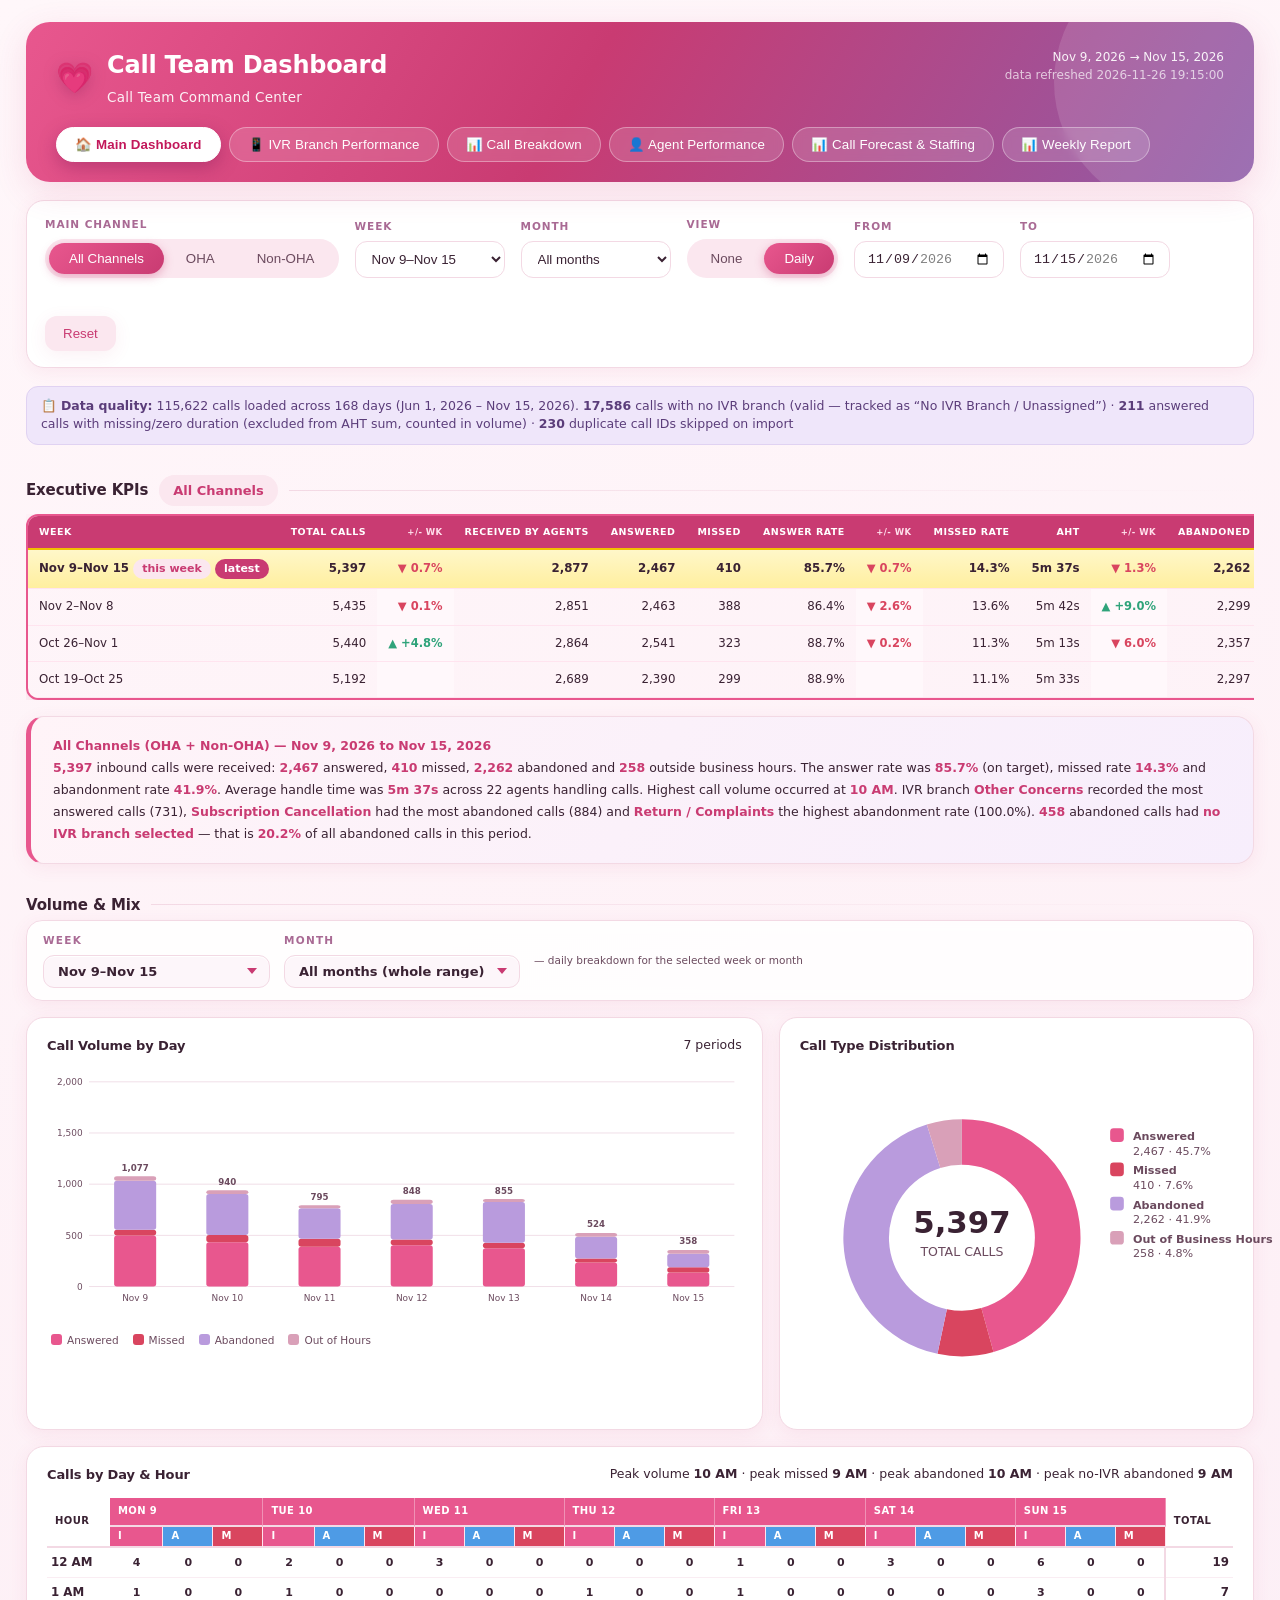
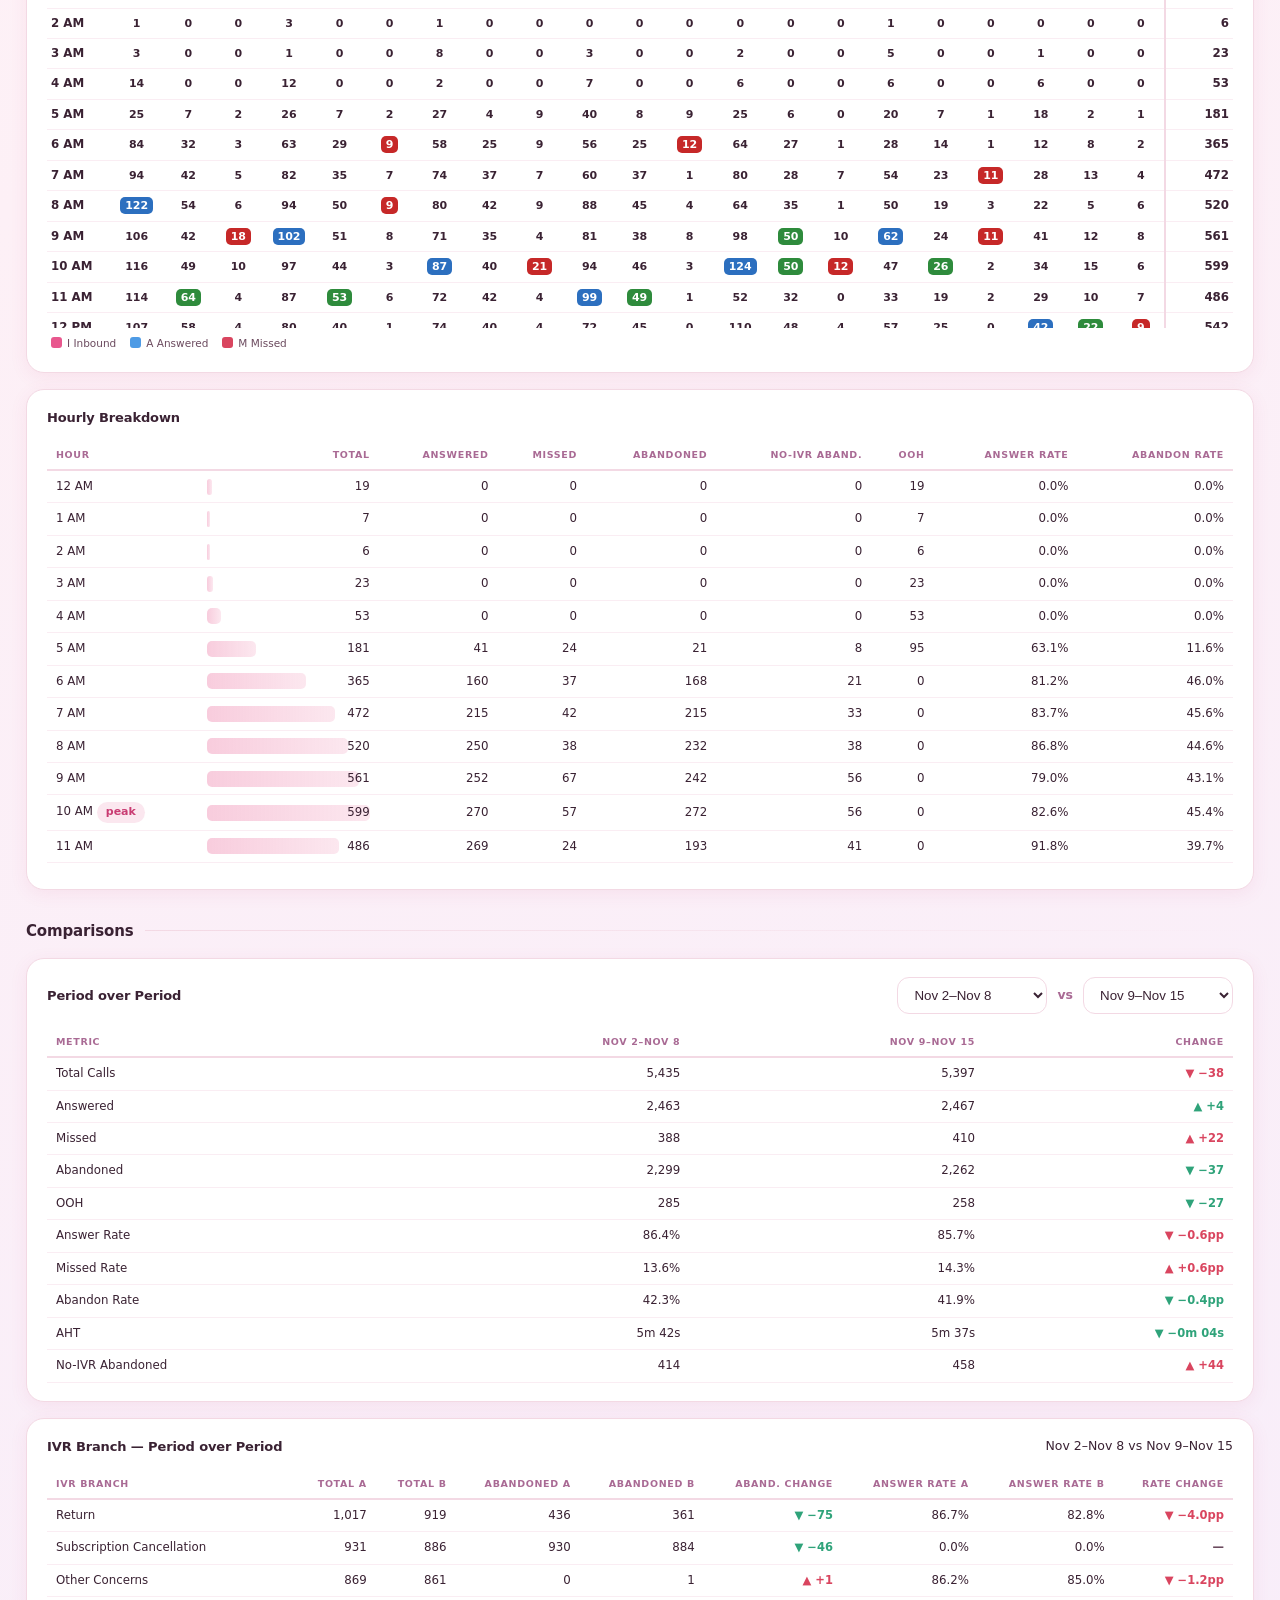
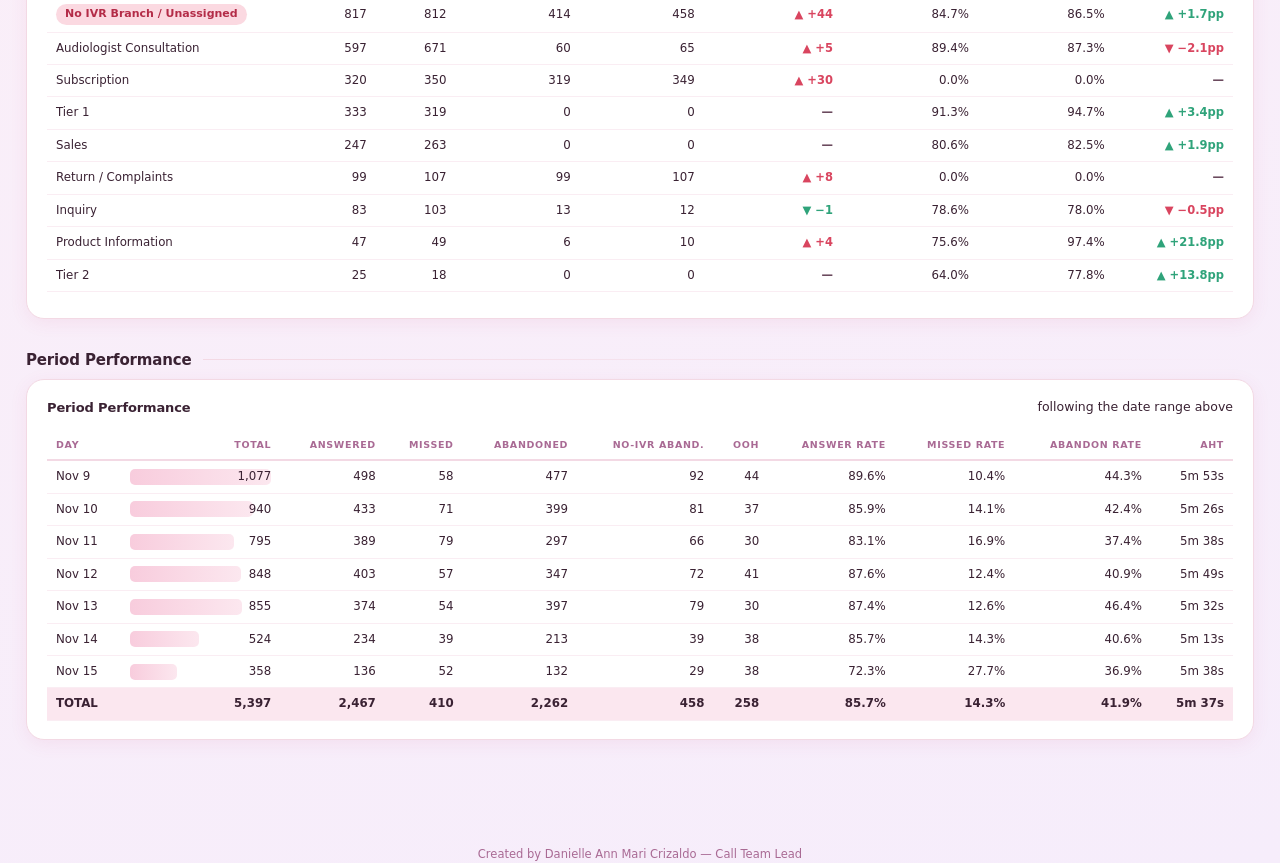
==== commit af62c72e: "auto: refresh data.js + bump cache-buster" ====
--- a/index.html
+++ b/index.html
@@ -1,6 +1,6 @@
 <!DOCTYPE html><html lang="en"><head>
 <meta charset="utf-8"><meta name="viewport" content="width=device-width,initial-scale=1">
-<title>Call Team Dashboard</title><link rel="icon" type="image/svg+xml" href="favicon.svg"><link rel="stylesheet" href="styles.css?v=20261126-24a64621c3"></head>
+<title>Call Team Dashboard</title><link rel="icon" type="image/svg+xml" href="favicon.svg"><link rel="stylesheet" href="styles.css?v=20261126-869bcf9ee9"></head>
 <body><div class="wrap">
 
 <header class="hero">
@@ -282,15 +282,15 @@
 <footer>Created by Danielle Ann Mari Crizaldo &mdash; Call Team Lead</footer>
 </div>
 <div class="tip" id="tip"></div>
-<script src="data.js?v=20261126-24a64621c3"></script>
-<script src="app-core.js?v=20261126-24a64621c3"></script>
-<script src="app-charts.js?v=20261126-24a64621c3"></script>
-<script src="app-period.js?v=20261126-24a64621c3"></script>
-<script src="app-render1.js?v=20261126-24a64621c3"></script>
-<script src="app-render2.js?v=20261126-24a64621c3"></script>
-<script src="app-render3.js?v=20261126-24a64621c3"></script>
-<script src="app-breakdown.js?v=20261126-24a64621c3"></script>
-<script src="app-forecast.js?v=20261126-24a64621c3"></script>
-<script src="app-status.js?v=20261126-24a64621c3"></script>
-<script src="app-init.js?v=20261126-24a64621c3"></script>
+<script src="data.js?v=20261126-869bcf9ee9"></script>
+<script src="app-core.js?v=20261126-869bcf9ee9"></script>
+<script src="app-charts.js?v=20261126-869bcf9ee9"></script>
+<script src="app-period.js?v=20261126-869bcf9ee9"></script>
+<script src="app-render1.js?v=20261126-869bcf9ee9"></script>
+<script src="app-render2.js?v=20261126-869bcf9ee9"></script>
+<script src="app-render3.js?v=20261126-869bcf9ee9"></script>
+<script src="app-breakdown.js?v=20261126-869bcf9ee9"></script>
+<script src="app-forecast.js?v=20261126-869bcf9ee9"></script>
+<script src="app-status.js?v=20261126-869bcf9ee9"></script>
+<script src="app-init.js?v=20261126-869bcf9ee9"></script>
 </body></html>
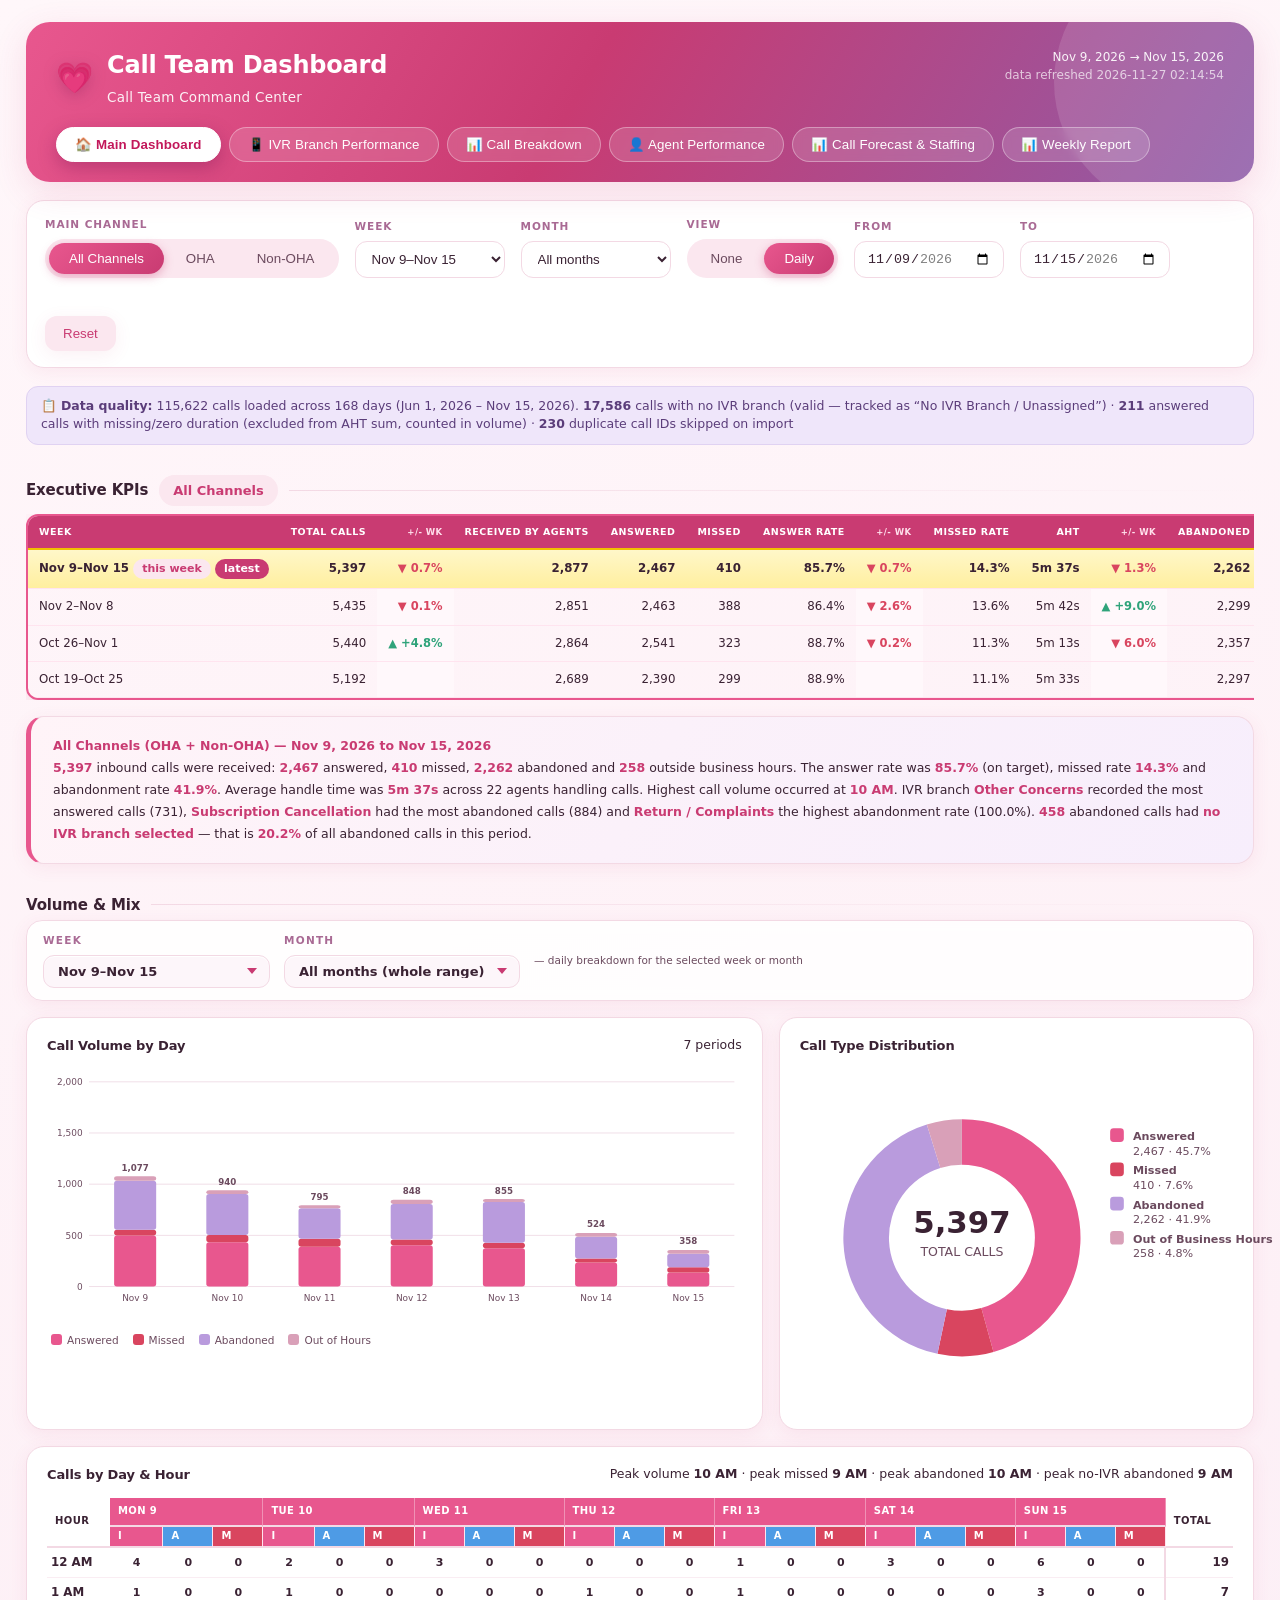
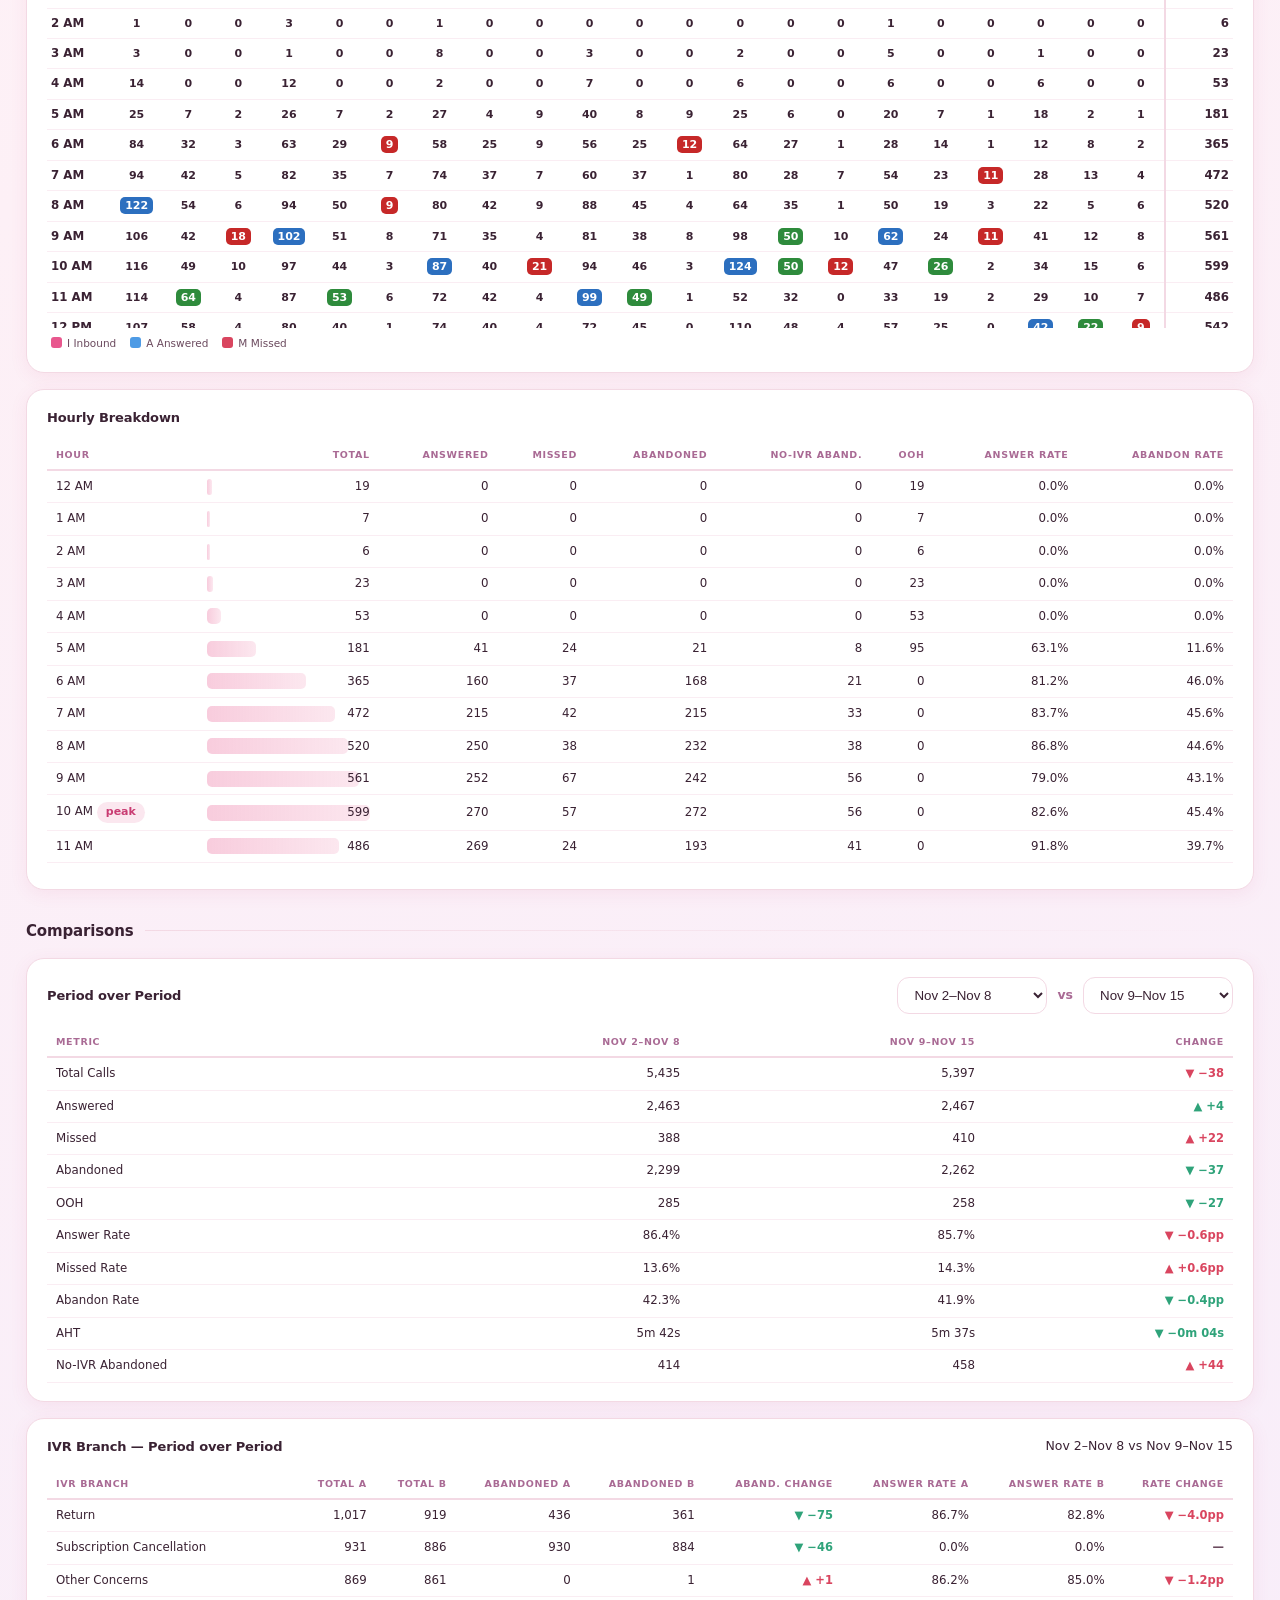
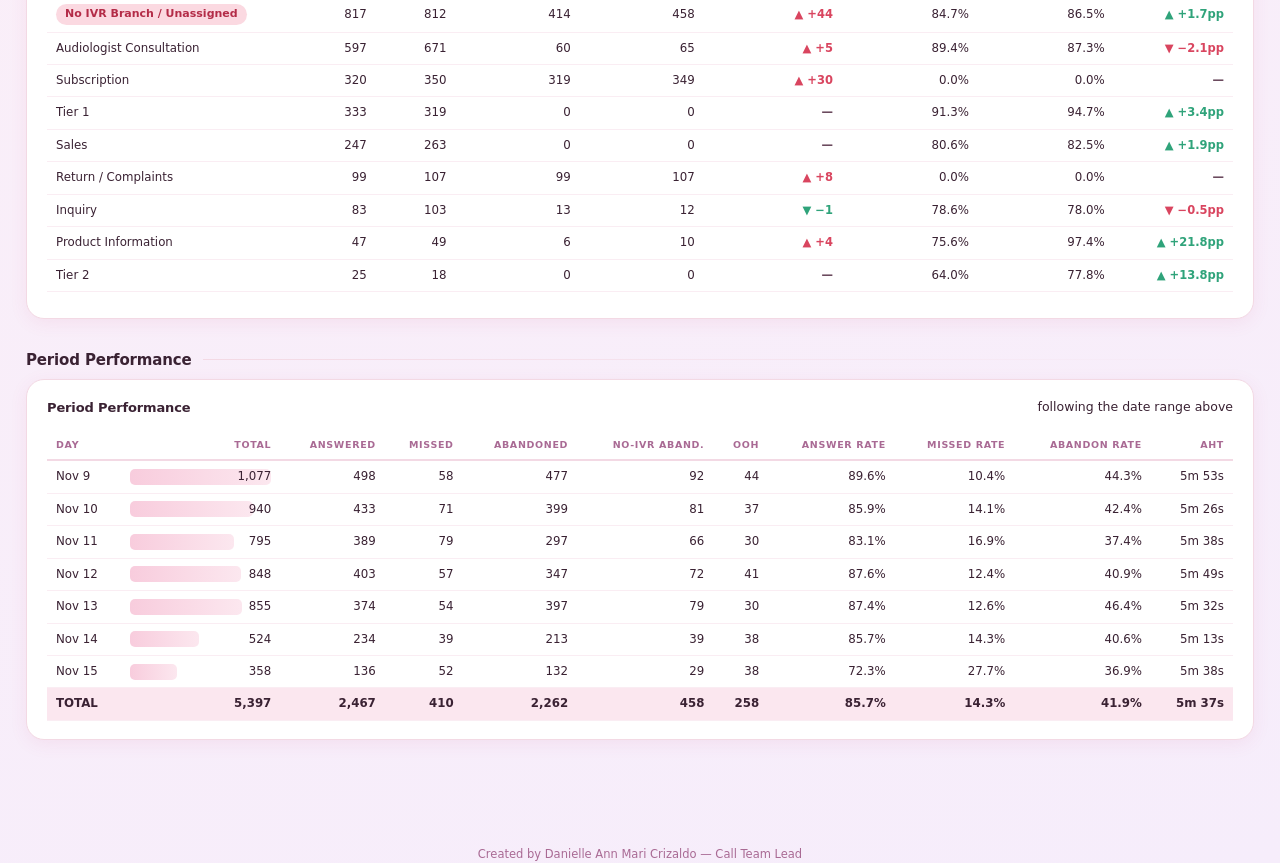
==== commit 936b681f: "auto: refresh data.js + bump cache-buster" ====
--- a/index.html
+++ b/index.html
@@ -1,6 +1,6 @@
 <!DOCTYPE html><html lang="en"><head>
 <meta charset="utf-8"><meta name="viewport" content="width=device-width,initial-scale=1">
-<title>Call Team Dashboard</title><link rel="icon" type="image/svg+xml" href="favicon.svg"><link rel="stylesheet" href="styles.css?v=20261126-869bcf9ee9"></head>
+<title>Call Team Dashboard</title><link rel="icon" type="image/svg+xml" href="favicon.svg"><link rel="stylesheet" href="styles.css?v=20261127-af21e6055e"></head>
 <body><div class="wrap">
 
 <header class="hero">
@@ -282,15 +282,15 @@
 <footer>Created by Danielle Ann Mari Crizaldo &mdash; Call Team Lead</footer>
 </div>
 <div class="tip" id="tip"></div>
-<script src="data.js?v=20261126-869bcf9ee9"></script>
-<script src="app-core.js?v=20261126-869bcf9ee9"></script>
-<script src="app-charts.js?v=20261126-869bcf9ee9"></script>
-<script src="app-period.js?v=20261126-869bcf9ee9"></script>
-<script src="app-render1.js?v=20261126-869bcf9ee9"></script>
-<script src="app-render2.js?v=20261126-869bcf9ee9"></script>
-<script src="app-render3.js?v=20261126-869bcf9ee9"></script>
-<script src="app-breakdown.js?v=20261126-869bcf9ee9"></script>
-<script src="app-forecast.js?v=20261126-869bcf9ee9"></script>
-<script src="app-status.js?v=20261126-869bcf9ee9"></script>
-<script src="app-init.js?v=20261126-869bcf9ee9"></script>
+<script src="data.js?v=20261127-af21e6055e"></script>
+<script src="app-core.js?v=20261127-af21e6055e"></script>
+<script src="app-charts.js?v=20261127-af21e6055e"></script>
+<script src="app-period.js?v=20261127-af21e6055e"></script>
+<script src="app-render1.js?v=20261127-af21e6055e"></script>
+<script src="app-render2.js?v=20261127-af21e6055e"></script>
+<script src="app-render3.js?v=20261127-af21e6055e"></script>
+<script src="app-breakdown.js?v=20261127-af21e6055e"></script>
+<script src="app-forecast.js?v=20261127-af21e6055e"></script>
+<script src="app-status.js?v=20261127-af21e6055e"></script>
+<script src="app-init.js?v=20261127-af21e6055e"></script>
 </body></html>
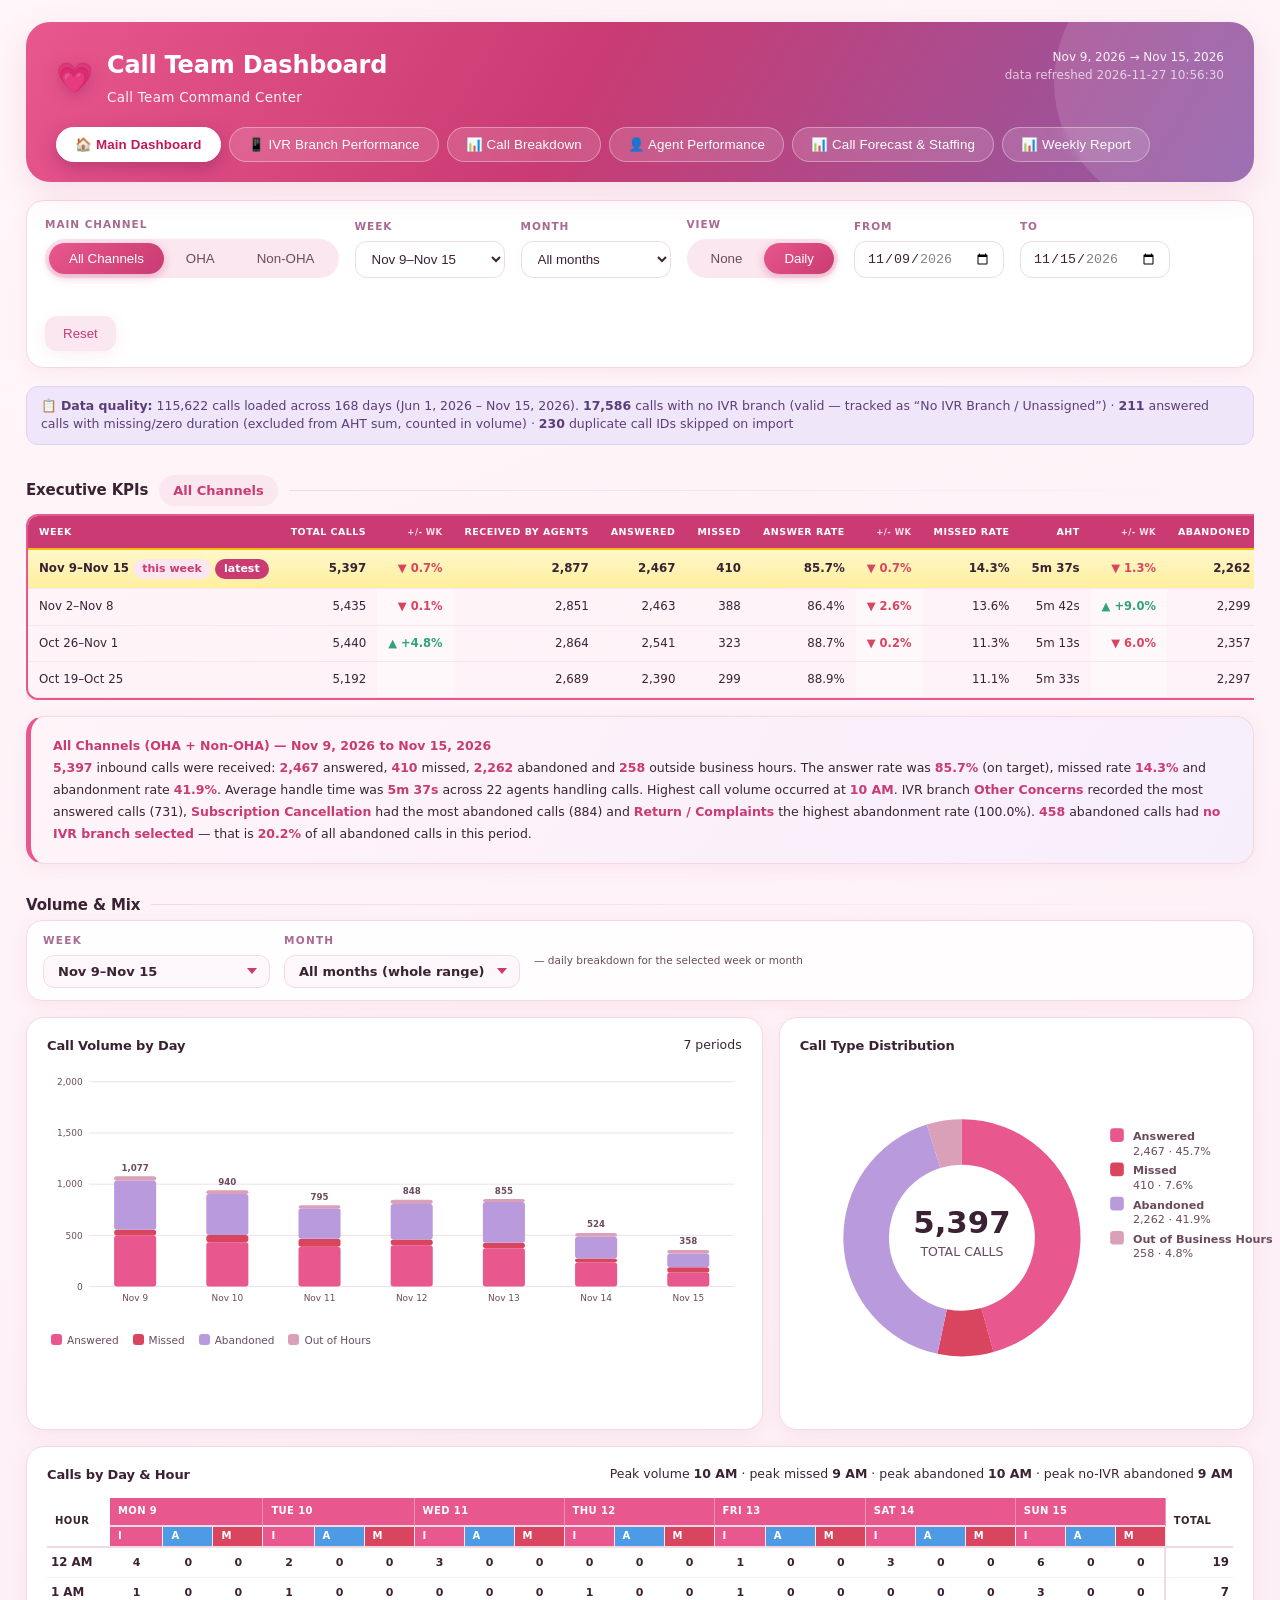
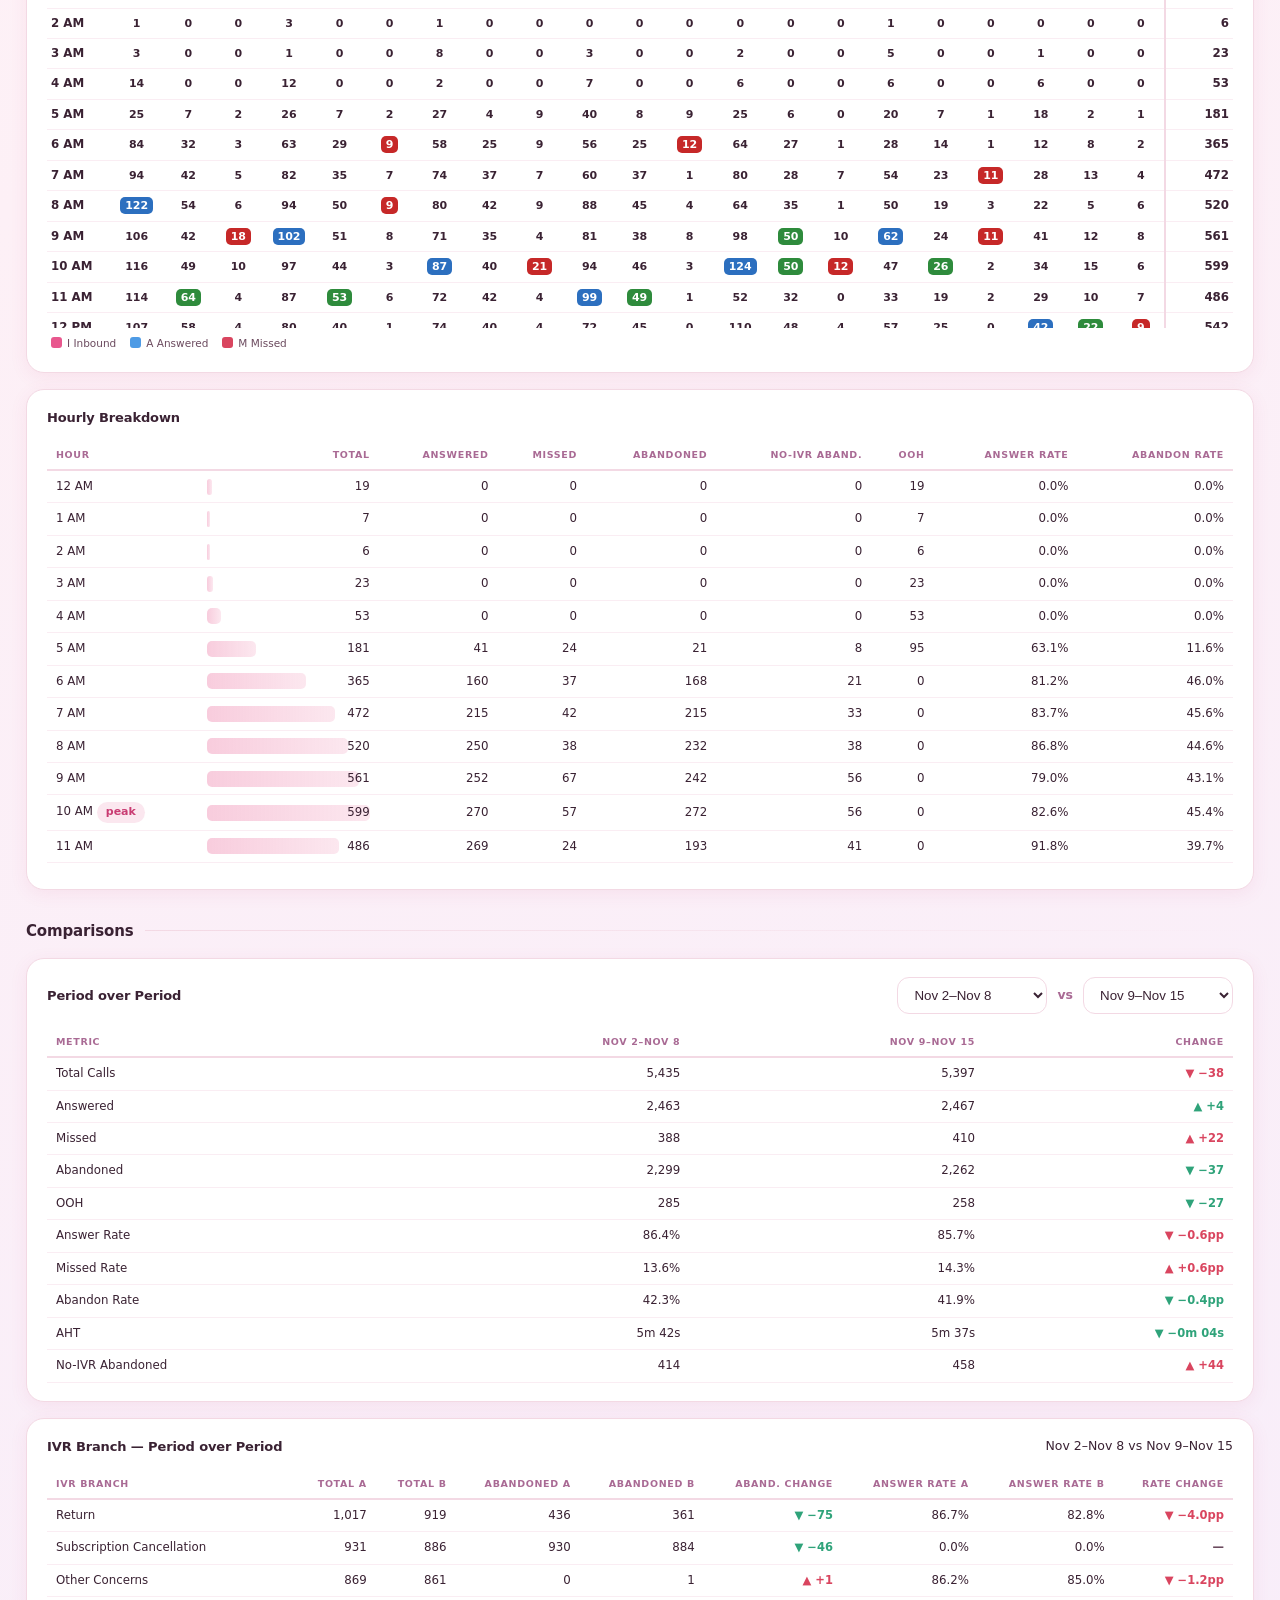
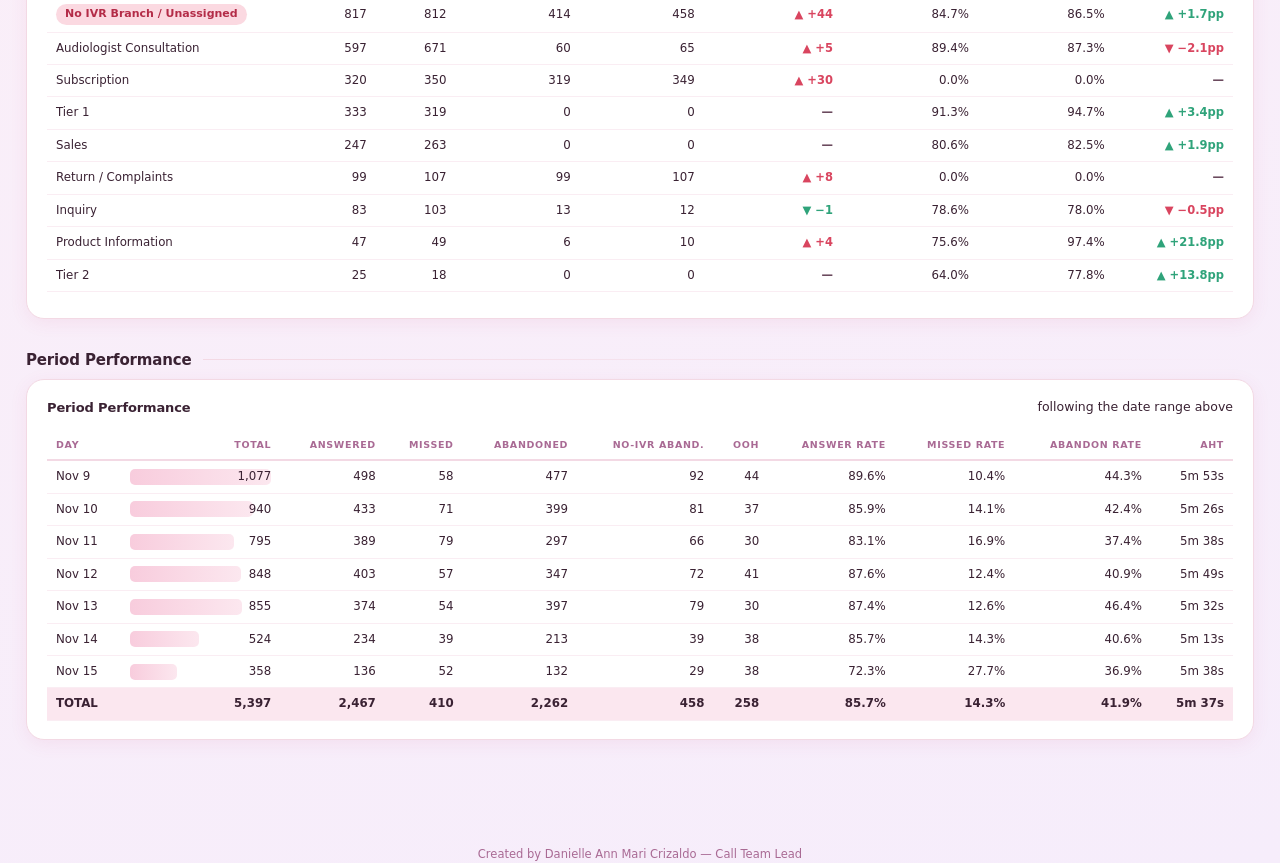
==== commit 66853003: "auto: refresh data.js + bump cache-buster" ====
--- a/index.html
+++ b/index.html
@@ -1,6 +1,6 @@
 <!DOCTYPE html><html lang="en"><head>
 <meta charset="utf-8"><meta name="viewport" content="width=device-width,initial-scale=1">
-<title>Call Team Dashboard</title><link rel="icon" type="image/svg+xml" href="favicon.svg"><link rel="stylesheet" href="styles.css?v=20261127-af21e6055e"></head>
+<title>Call Team Dashboard</title><link rel="icon" type="image/svg+xml" href="favicon.svg"><link rel="stylesheet" href="styles.css?v=20261127-06a2520ff2"></head>
 <body><div class="wrap">
 
 <header class="hero">
@@ -282,15 +282,15 @@
 <footer>Created by Danielle Ann Mari Crizaldo &mdash; Call Team Lead</footer>
 </div>
 <div class="tip" id="tip"></div>
-<script src="data.js?v=20261127-af21e6055e"></script>
-<script src="app-core.js?v=20261127-af21e6055e"></script>
-<script src="app-charts.js?v=20261127-af21e6055e"></script>
-<script src="app-period.js?v=20261127-af21e6055e"></script>
-<script src="app-render1.js?v=20261127-af21e6055e"></script>
-<script src="app-render2.js?v=20261127-af21e6055e"></script>
-<script src="app-render3.js?v=20261127-af21e6055e"></script>
-<script src="app-breakdown.js?v=20261127-af21e6055e"></script>
-<script src="app-forecast.js?v=20261127-af21e6055e"></script>
-<script src="app-status.js?v=20261127-af21e6055e"></script>
-<script src="app-init.js?v=20261127-af21e6055e"></script>
+<script src="data.js?v=20261127-06a2520ff2"></script>
+<script src="app-core.js?v=20261127-06a2520ff2"></script>
+<script src="app-charts.js?v=20261127-06a2520ff2"></script>
+<script src="app-period.js?v=20261127-06a2520ff2"></script>
+<script src="app-render1.js?v=20261127-06a2520ff2"></script>
+<script src="app-render2.js?v=20261127-06a2520ff2"></script>
+<script src="app-render3.js?v=20261127-06a2520ff2"></script>
+<script src="app-breakdown.js?v=20261127-06a2520ff2"></script>
+<script src="app-forecast.js?v=20261127-06a2520ff2"></script>
+<script src="app-status.js?v=20261127-06a2520ff2"></script>
+<script src="app-init.js?v=20261127-06a2520ff2"></script>
 </body></html>
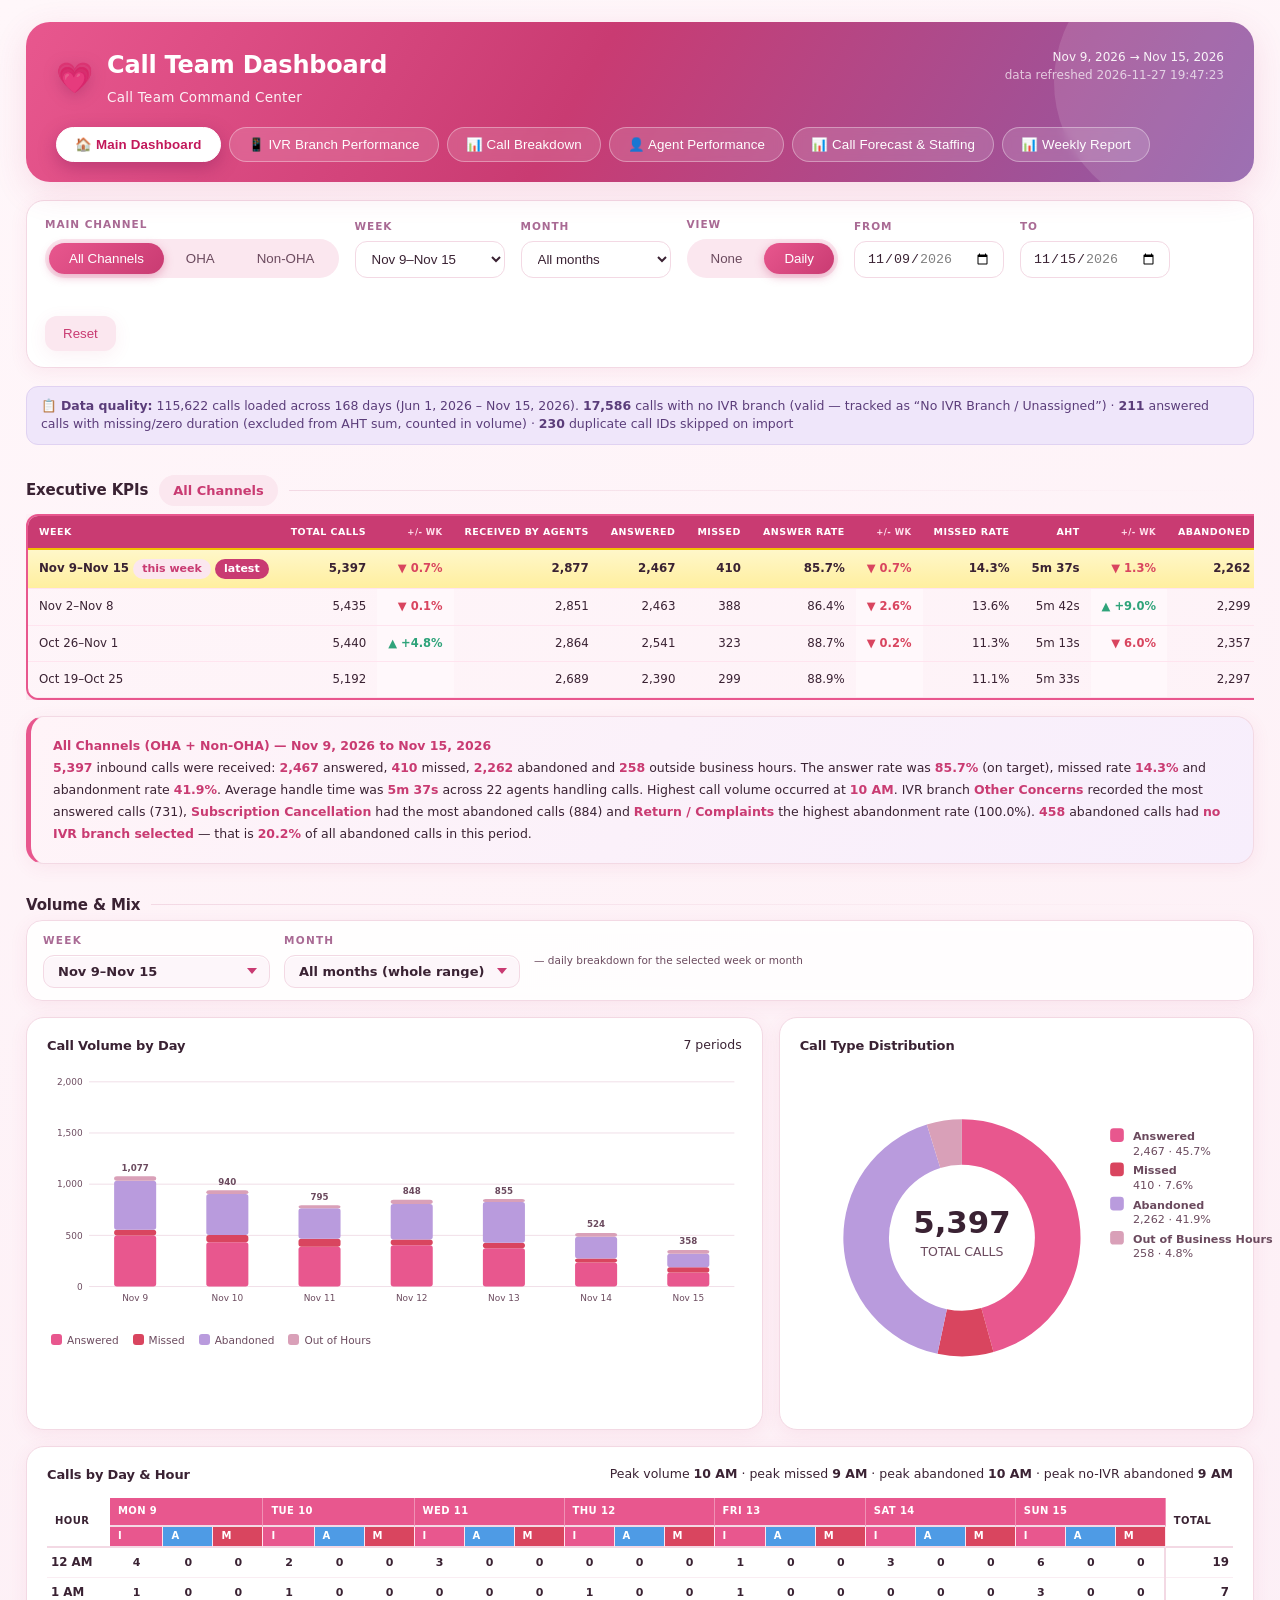
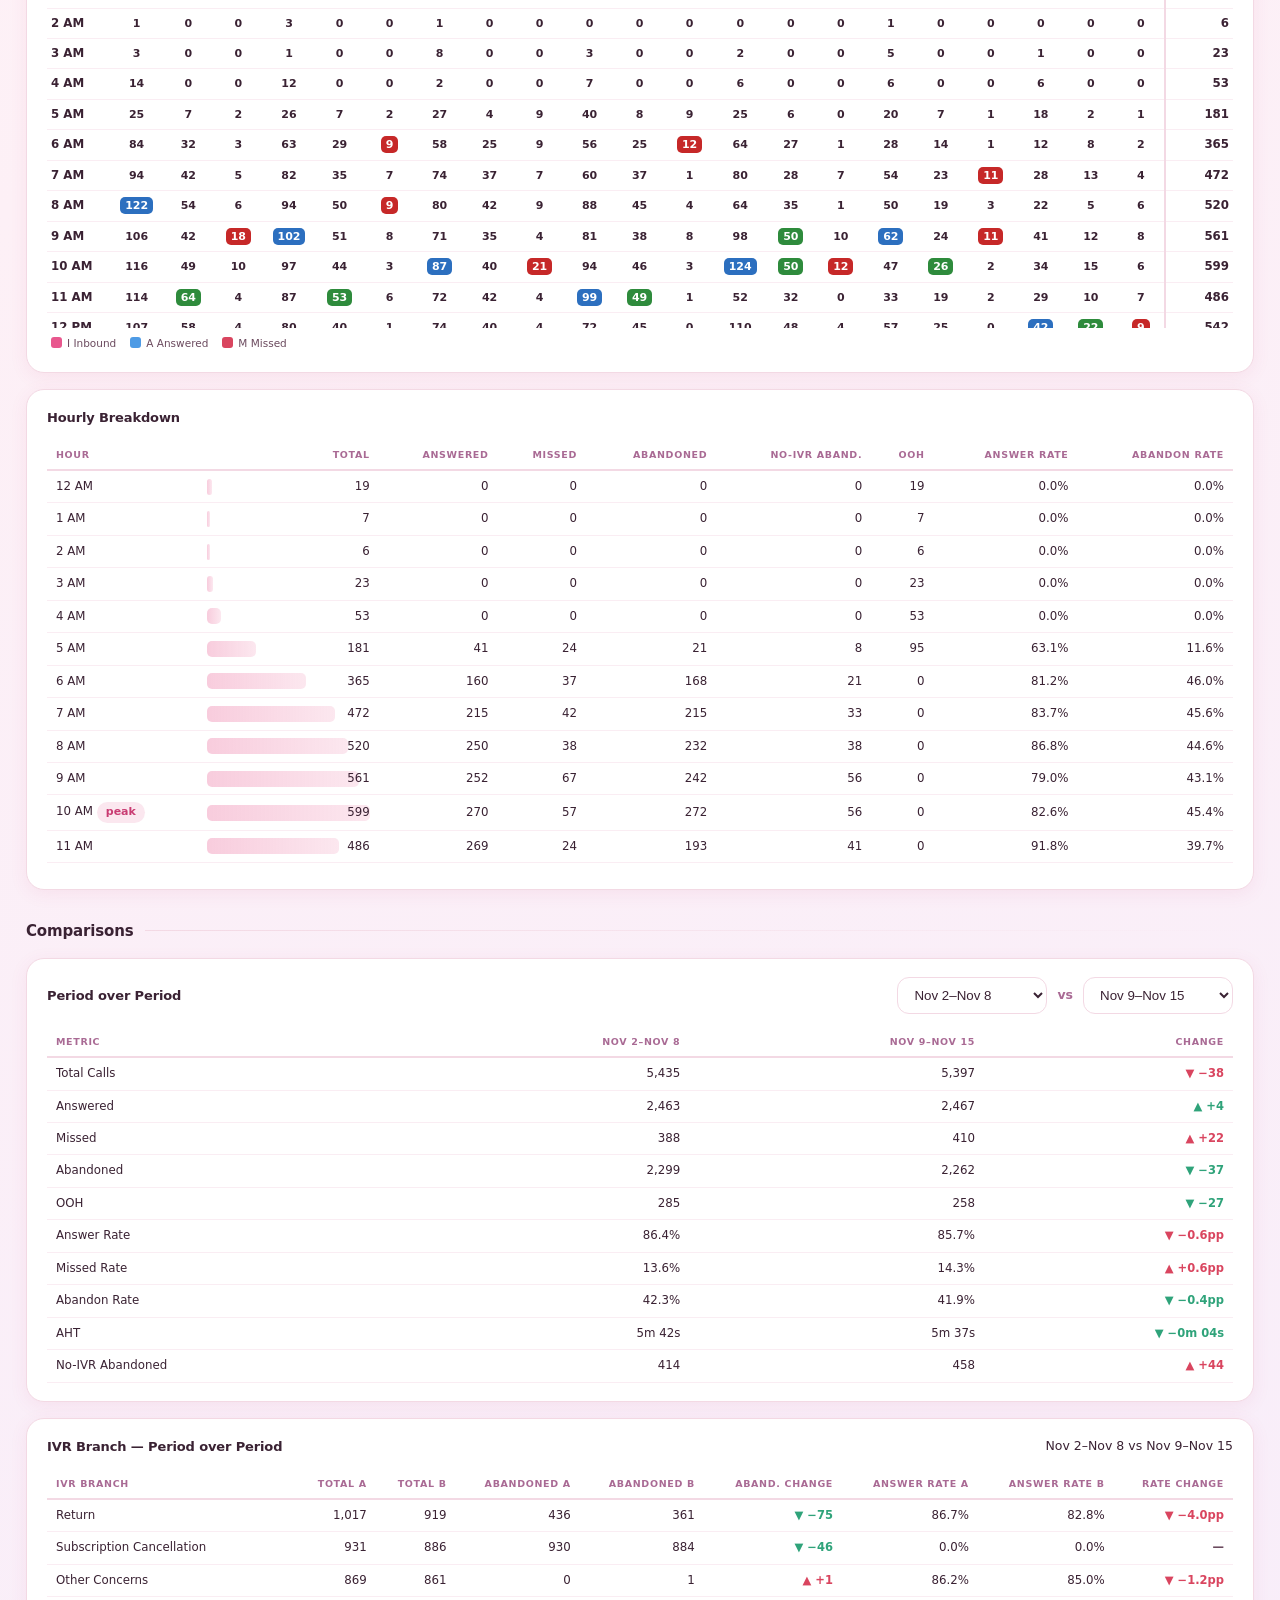
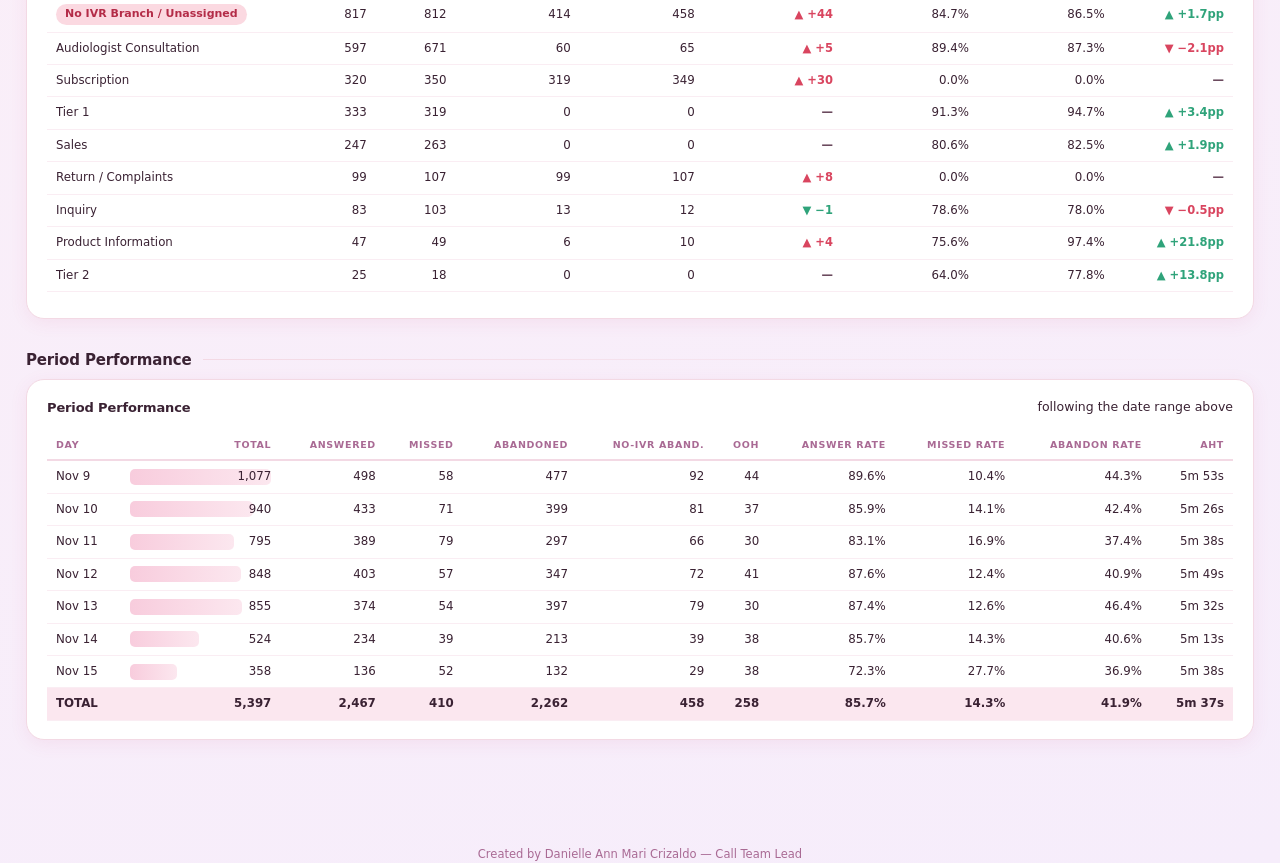
==== commit 4c4f9388: "auto: refresh data.js + bump cache-buster" ====
--- a/index.html
+++ b/index.html
@@ -1,6 +1,6 @@
 <!DOCTYPE html><html lang="en"><head>
 <meta charset="utf-8"><meta name="viewport" content="width=device-width,initial-scale=1">
-<title>Call Team Dashboard</title><link rel="icon" type="image/svg+xml" href="favicon.svg"><link rel="stylesheet" href="styles.css?v=20261127-06a2520ff2"></head>
+<title>Call Team Dashboard</title><link rel="icon" type="image/svg+xml" href="favicon.svg"><link rel="stylesheet" href="styles.css?v=20261127-dd580f7145"></head>
 <body><div class="wrap">
 
 <header class="hero">
@@ -282,15 +282,15 @@
 <footer>Created by Danielle Ann Mari Crizaldo &mdash; Call Team Lead</footer>
 </div>
 <div class="tip" id="tip"></div>
-<script src="data.js?v=20261127-06a2520ff2"></script>
-<script src="app-core.js?v=20261127-06a2520ff2"></script>
-<script src="app-charts.js?v=20261127-06a2520ff2"></script>
-<script src="app-period.js?v=20261127-06a2520ff2"></script>
-<script src="app-render1.js?v=20261127-06a2520ff2"></script>
-<script src="app-render2.js?v=20261127-06a2520ff2"></script>
-<script src="app-render3.js?v=20261127-06a2520ff2"></script>
-<script src="app-breakdown.js?v=20261127-06a2520ff2"></script>
-<script src="app-forecast.js?v=20261127-06a2520ff2"></script>
-<script src="app-status.js?v=20261127-06a2520ff2"></script>
-<script src="app-init.js?v=20261127-06a2520ff2"></script>
+<script src="data.js?v=20261127-dd580f7145"></script>
+<script src="app-core.js?v=20261127-dd580f7145"></script>
+<script src="app-charts.js?v=20261127-dd580f7145"></script>
+<script src="app-period.js?v=20261127-dd580f7145"></script>
+<script src="app-render1.js?v=20261127-dd580f7145"></script>
+<script src="app-render2.js?v=20261127-dd580f7145"></script>
+<script src="app-render3.js?v=20261127-dd580f7145"></script>
+<script src="app-breakdown.js?v=20261127-dd580f7145"></script>
+<script src="app-forecast.js?v=20261127-dd580f7145"></script>
+<script src="app-status.js?v=20261127-dd580f7145"></script>
+<script src="app-init.js?v=20261127-dd580f7145"></script>
 </body></html>
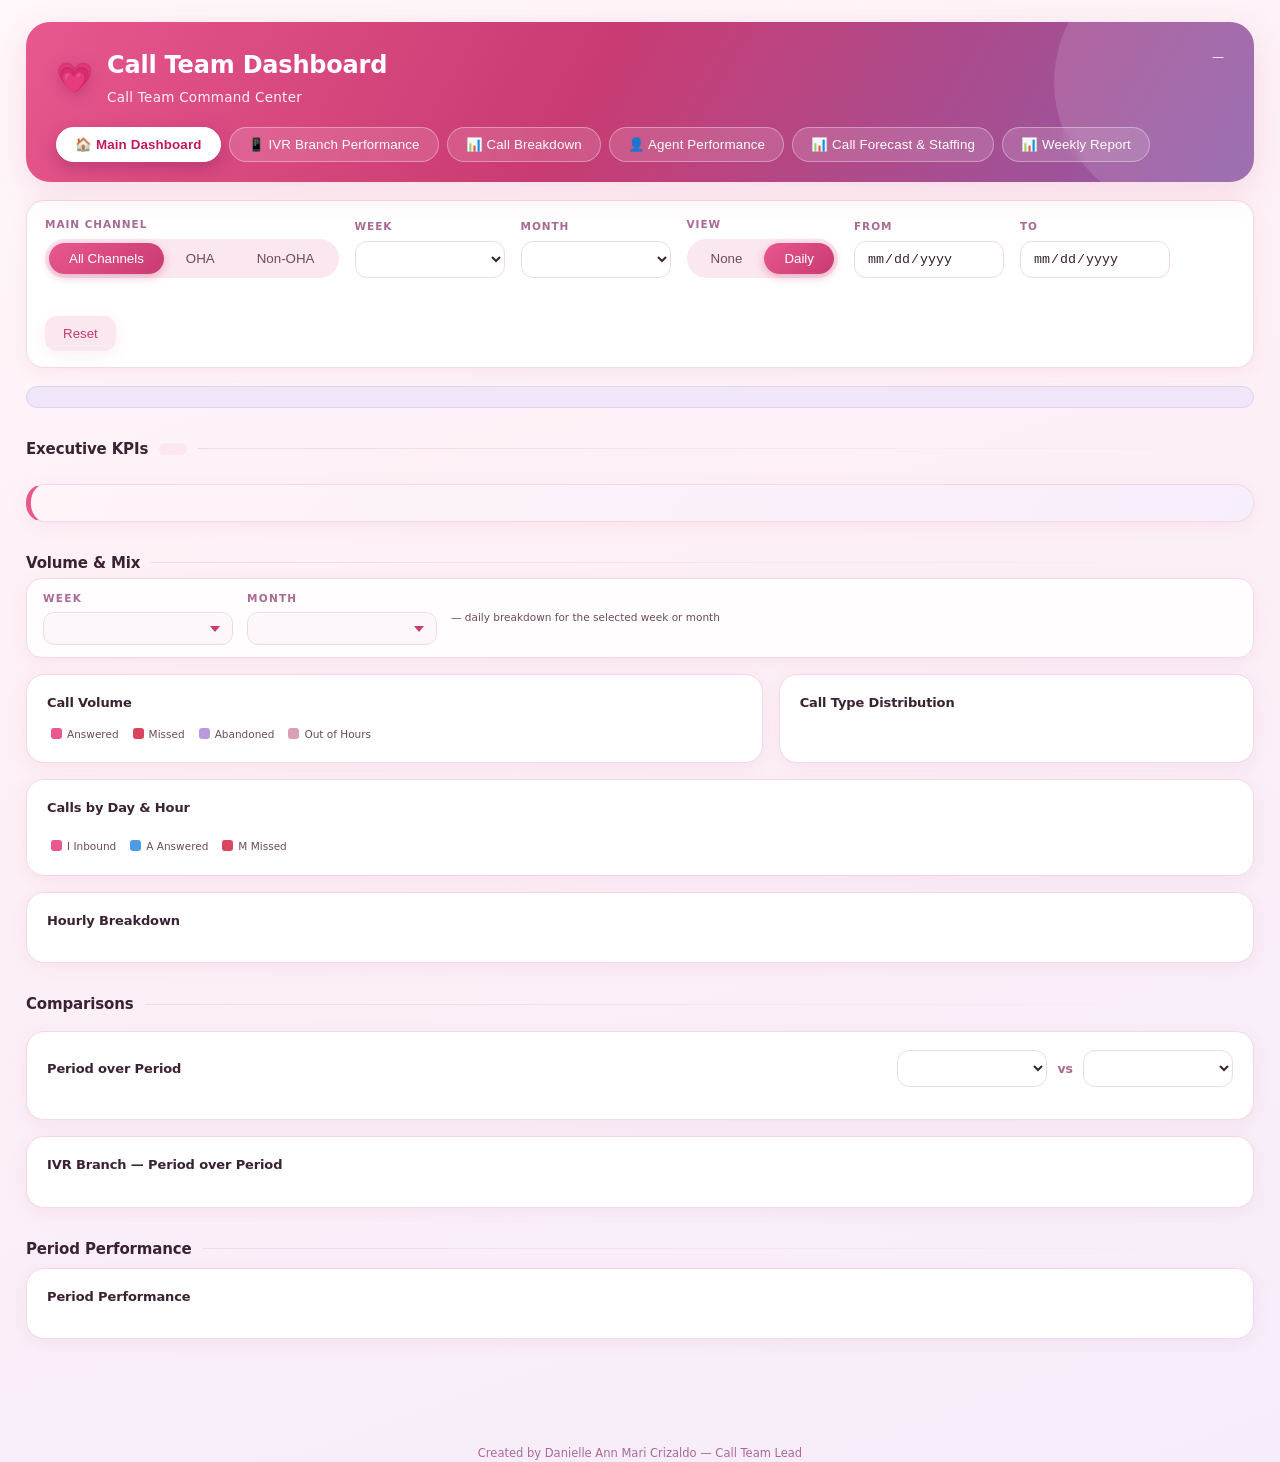
==== commit de5b2811: "auto: refresh data.js + bump cache-buster" ====
--- a/index.html
+++ b/index.html
@@ -1,6 +1,6 @@
 <!DOCTYPE html><html lang="en"><head>
 <meta charset="utf-8"><meta name="viewport" content="width=device-width,initial-scale=1">
-<title>Call Team Dashboard</title><link rel="icon" type="image/svg+xml" href="favicon.svg"><link rel="stylesheet" href="styles.css?v=20261127-dd580f7145"></head>
+<title>Call Team Dashboard</title><link rel="icon" type="image/svg+xml" href="favicon.svg"><link rel="stylesheet" href="styles.css?v=20261128-9d8ba0e3c3"></head>
 <body><div class="wrap">
 
 <header class="hero">
@@ -282,15 +282,15 @@
 <footer>Created by Danielle Ann Mari Crizaldo &mdash; Call Team Lead</footer>
 </div>
 <div class="tip" id="tip"></div>
-<script src="data.js?v=20261127-dd580f7145"></script>
-<script src="app-core.js?v=20261127-dd580f7145"></script>
-<script src="app-charts.js?v=20261127-dd580f7145"></script>
-<script src="app-period.js?v=20261127-dd580f7145"></script>
-<script src="app-render1.js?v=20261127-dd580f7145"></script>
-<script src="app-render2.js?v=20261127-dd580f7145"></script>
-<script src="app-render3.js?v=20261127-dd580f7145"></script>
-<script src="app-breakdown.js?v=20261127-dd580f7145"></script>
-<script src="app-forecast.js?v=20261127-dd580f7145"></script>
-<script src="app-status.js?v=20261127-dd580f7145"></script>
-<script src="app-init.js?v=20261127-dd580f7145"></script>
+<script src="data.js?v=20261128-9d8ba0e3c3"></script>
+<script src="app-core.js?v=20261128-9d8ba0e3c3"></script>
+<script src="app-charts.js?v=20261128-9d8ba0e3c3"></script>
+<script src="app-period.js?v=20261128-9d8ba0e3c3"></script>
+<script src="app-render1.js?v=20261128-9d8ba0e3c3"></script>
+<script src="app-render2.js?v=20261128-9d8ba0e3c3"></script>
+<script src="app-render3.js?v=20261128-9d8ba0e3c3"></script>
+<script src="app-breakdown.js?v=20261128-9d8ba0e3c3"></script>
+<script src="app-forecast.js?v=20261128-9d8ba0e3c3"></script>
+<script src="app-status.js?v=20261128-9d8ba0e3c3"></script>
+<script src="app-init.js?v=20261128-9d8ba0e3c3"></script>
 </body></html>
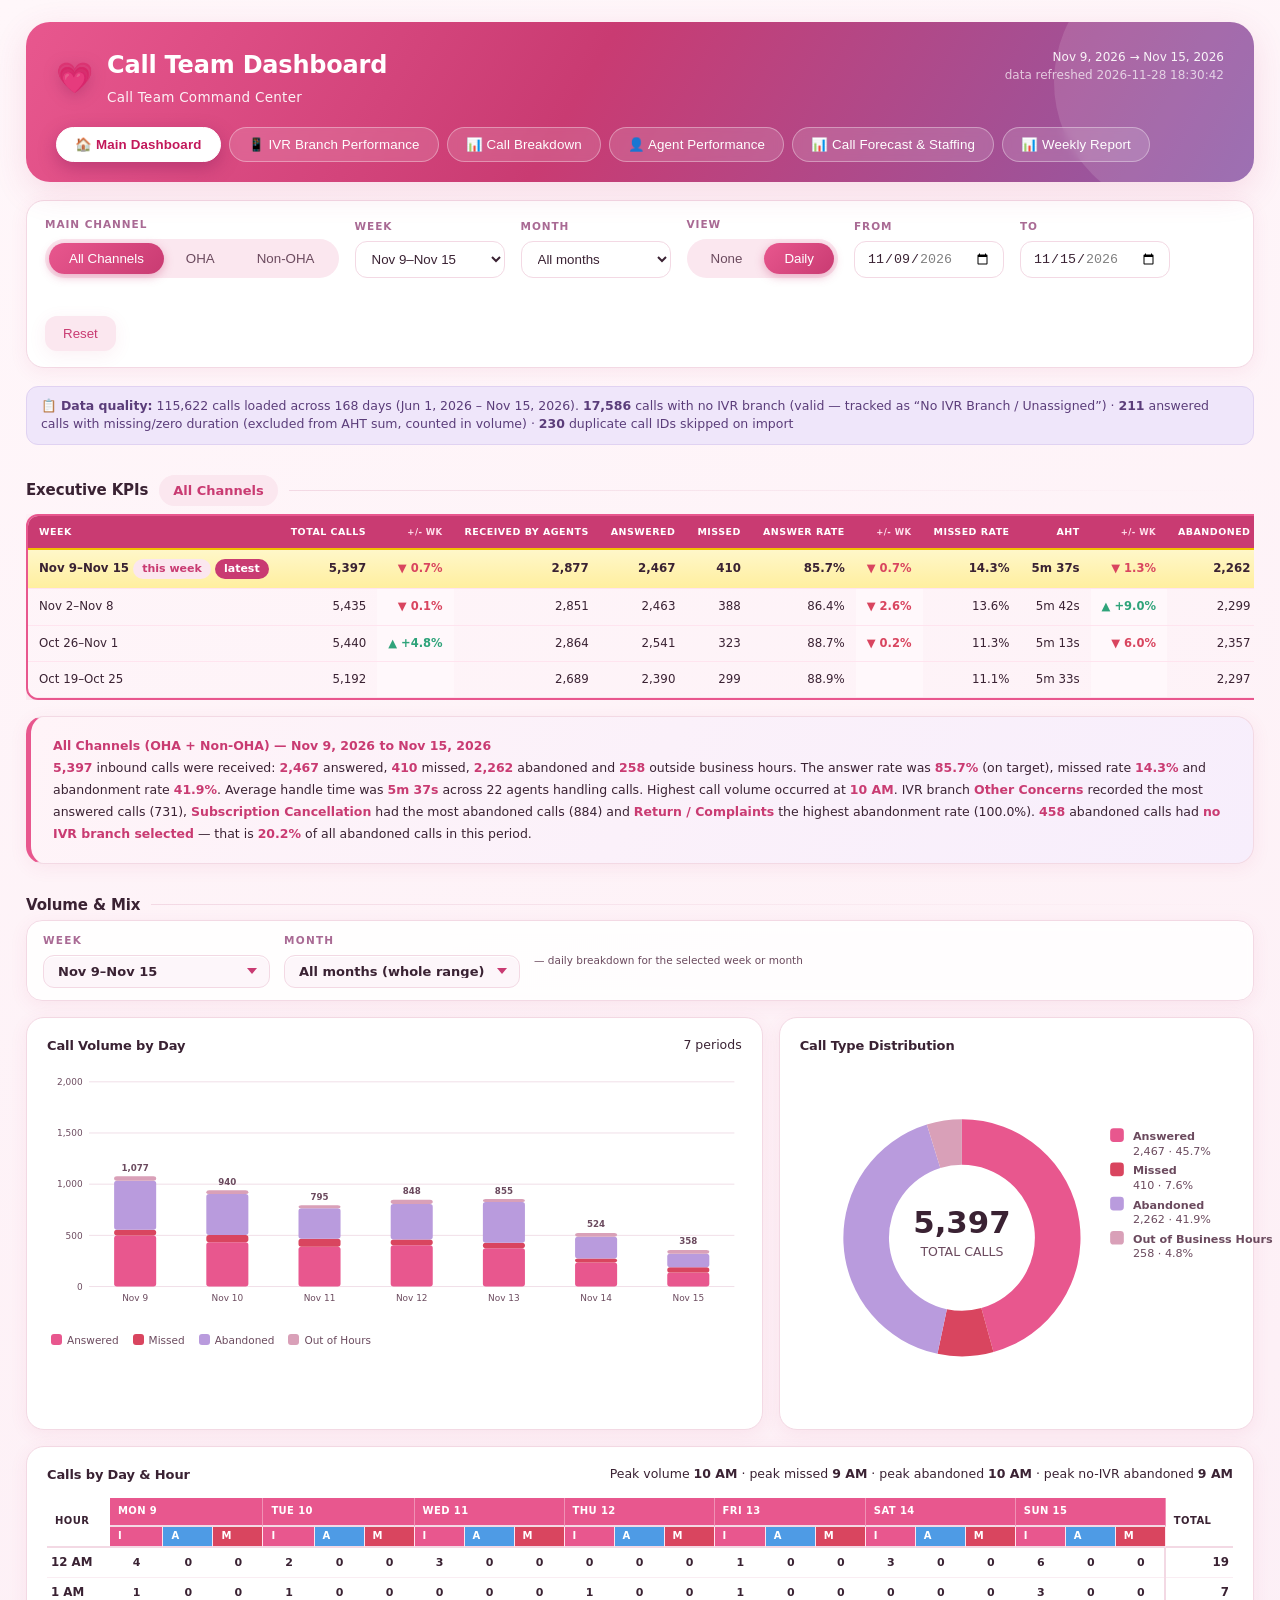
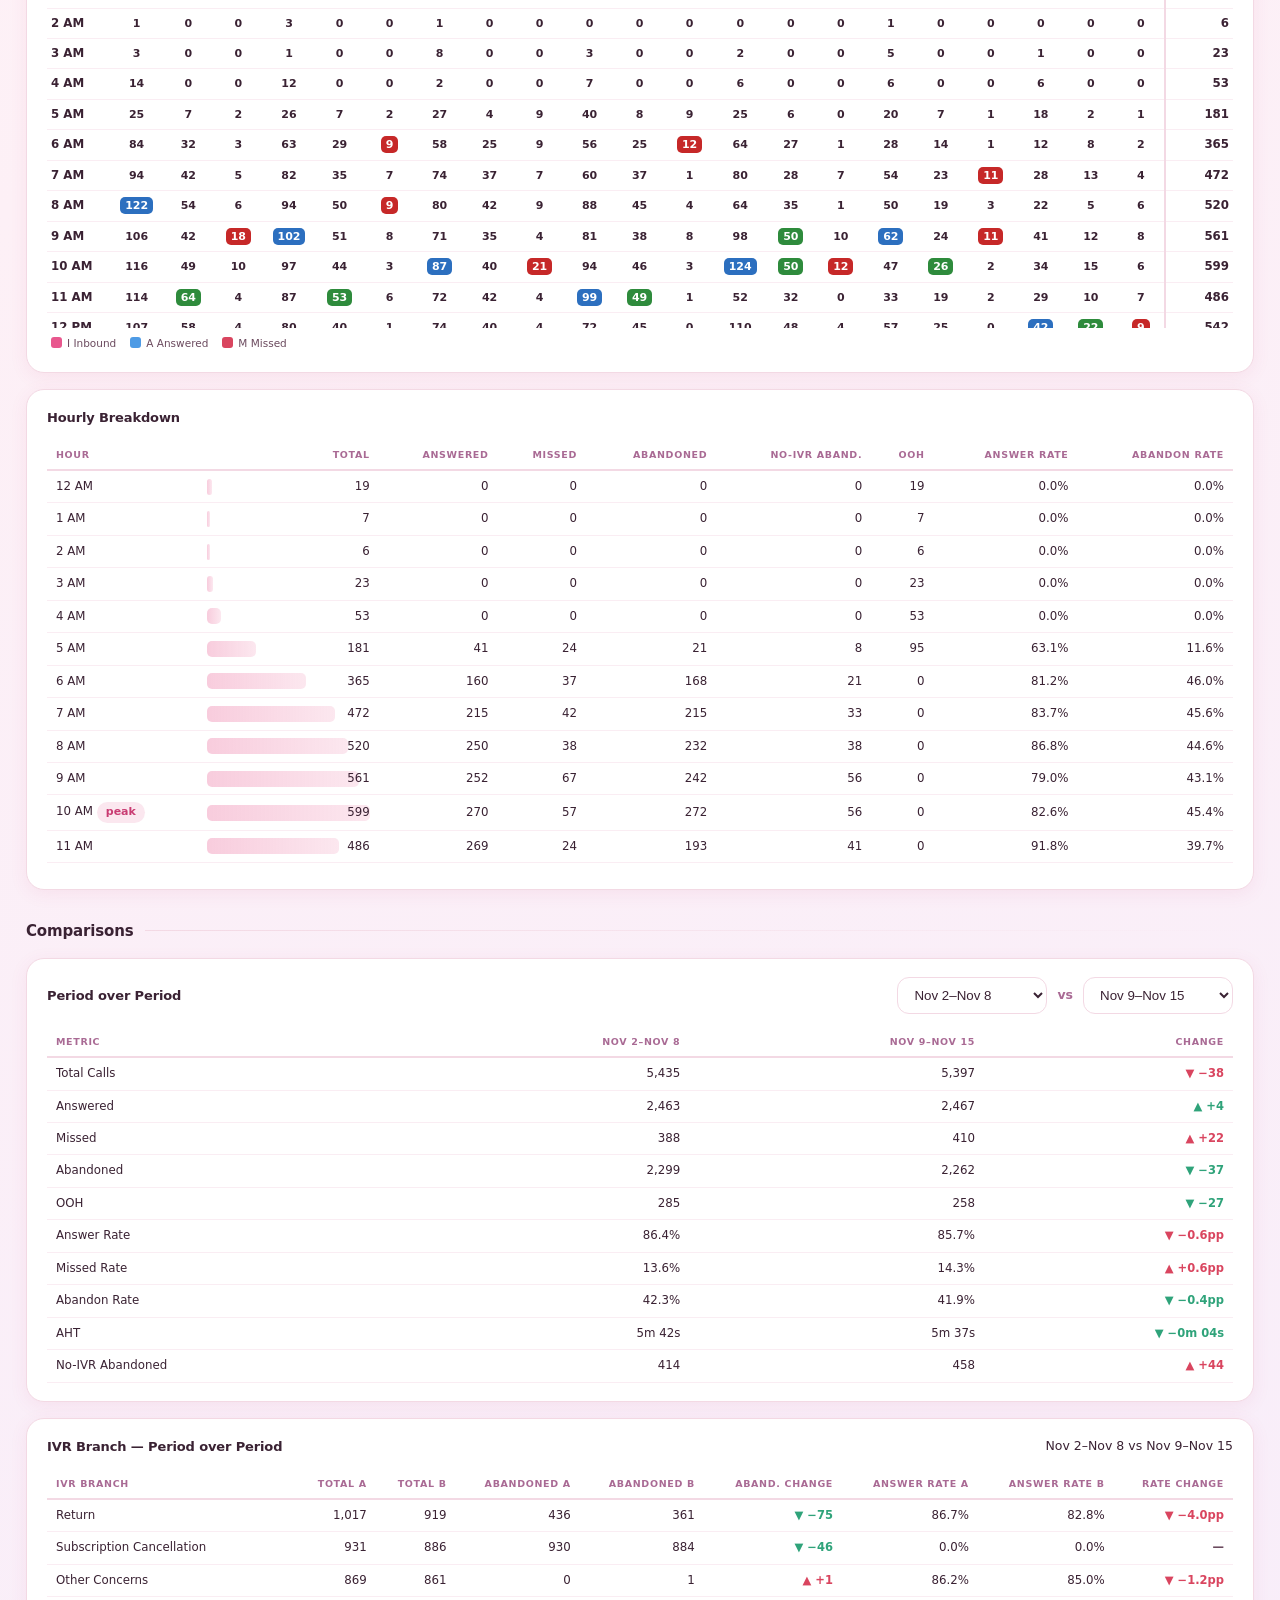
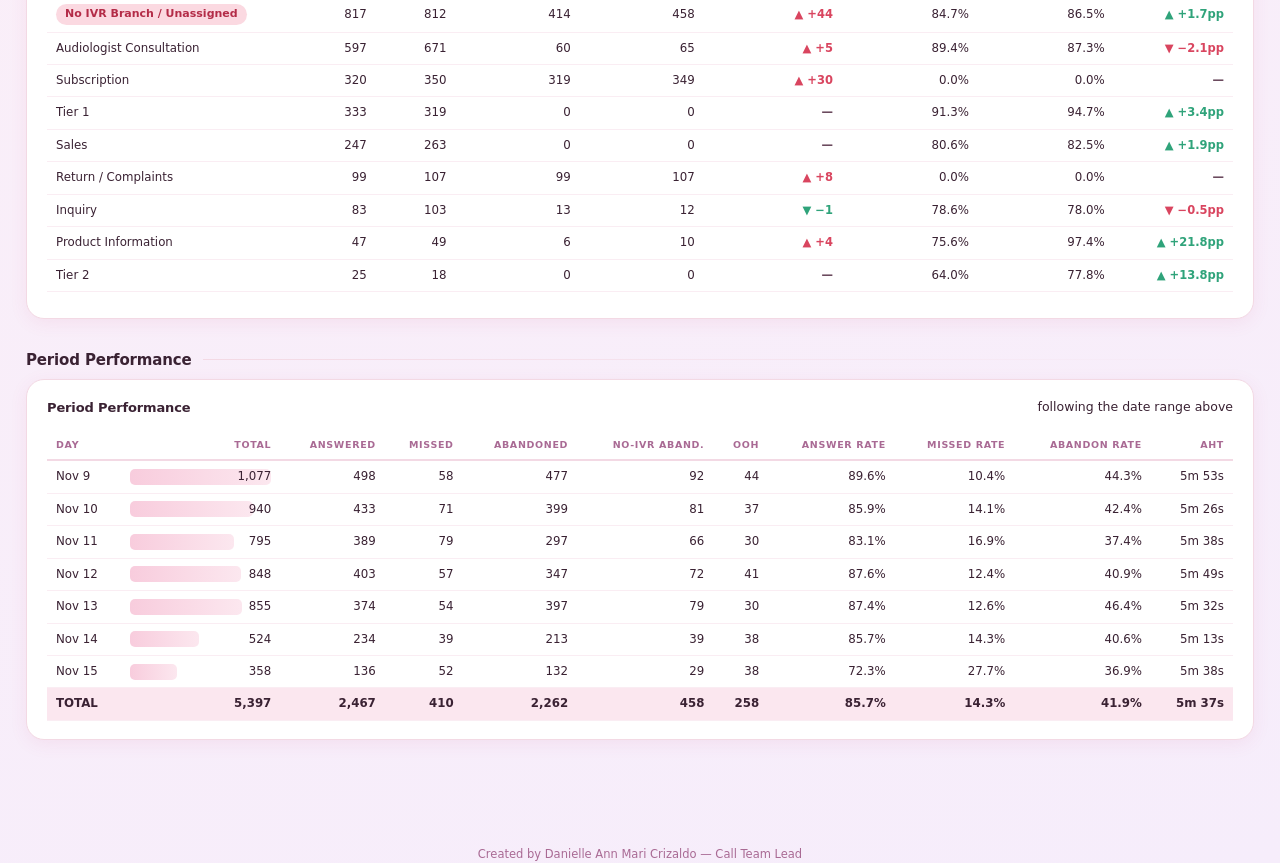
==== commit 2f4247c8: "auto: refresh data.js + bump cache-buster" ====
--- a/index.html
+++ b/index.html
@@ -1,6 +1,6 @@
 <!DOCTYPE html><html lang="en"><head>
 <meta charset="utf-8"><meta name="viewport" content="width=device-width,initial-scale=1">
-<title>Call Team Dashboard</title><link rel="icon" type="image/svg+xml" href="favicon.svg"><link rel="stylesheet" href="styles.css?v=20261128-9d8ba0e3c3"></head>
+<title>Call Team Dashboard</title><link rel="icon" type="image/svg+xml" href="favicon.svg"><link rel="stylesheet" href="styles.css?v=20261128-15ac957bf8"></head>
 <body><div class="wrap">
 
 <header class="hero">
@@ -282,15 +282,15 @@
 <footer>Created by Danielle Ann Mari Crizaldo &mdash; Call Team Lead</footer>
 </div>
 <div class="tip" id="tip"></div>
-<script src="data.js?v=20261128-9d8ba0e3c3"></script>
-<script src="app-core.js?v=20261128-9d8ba0e3c3"></script>
-<script src="app-charts.js?v=20261128-9d8ba0e3c3"></script>
-<script src="app-period.js?v=20261128-9d8ba0e3c3"></script>
-<script src="app-render1.js?v=20261128-9d8ba0e3c3"></script>
-<script src="app-render2.js?v=20261128-9d8ba0e3c3"></script>
-<script src="app-render3.js?v=20261128-9d8ba0e3c3"></script>
-<script src="app-breakdown.js?v=20261128-9d8ba0e3c3"></script>
-<script src="app-forecast.js?v=20261128-9d8ba0e3c3"></script>
-<script src="app-status.js?v=20261128-9d8ba0e3c3"></script>
-<script src="app-init.js?v=20261128-9d8ba0e3c3"></script>
+<script src="data.js?v=20261128-15ac957bf8"></script>
+<script src="app-core.js?v=20261128-15ac957bf8"></script>
+<script src="app-charts.js?v=20261128-15ac957bf8"></script>
+<script src="app-period.js?v=20261128-15ac957bf8"></script>
+<script src="app-render1.js?v=20261128-15ac957bf8"></script>
+<script src="app-render2.js?v=20261128-15ac957bf8"></script>
+<script src="app-render3.js?v=20261128-15ac957bf8"></script>
+<script src="app-breakdown.js?v=20261128-15ac957bf8"></script>
+<script src="app-forecast.js?v=20261128-15ac957bf8"></script>
+<script src="app-status.js?v=20261128-15ac957bf8"></script>
+<script src="app-init.js?v=20261128-15ac957bf8"></script>
 </body></html>
